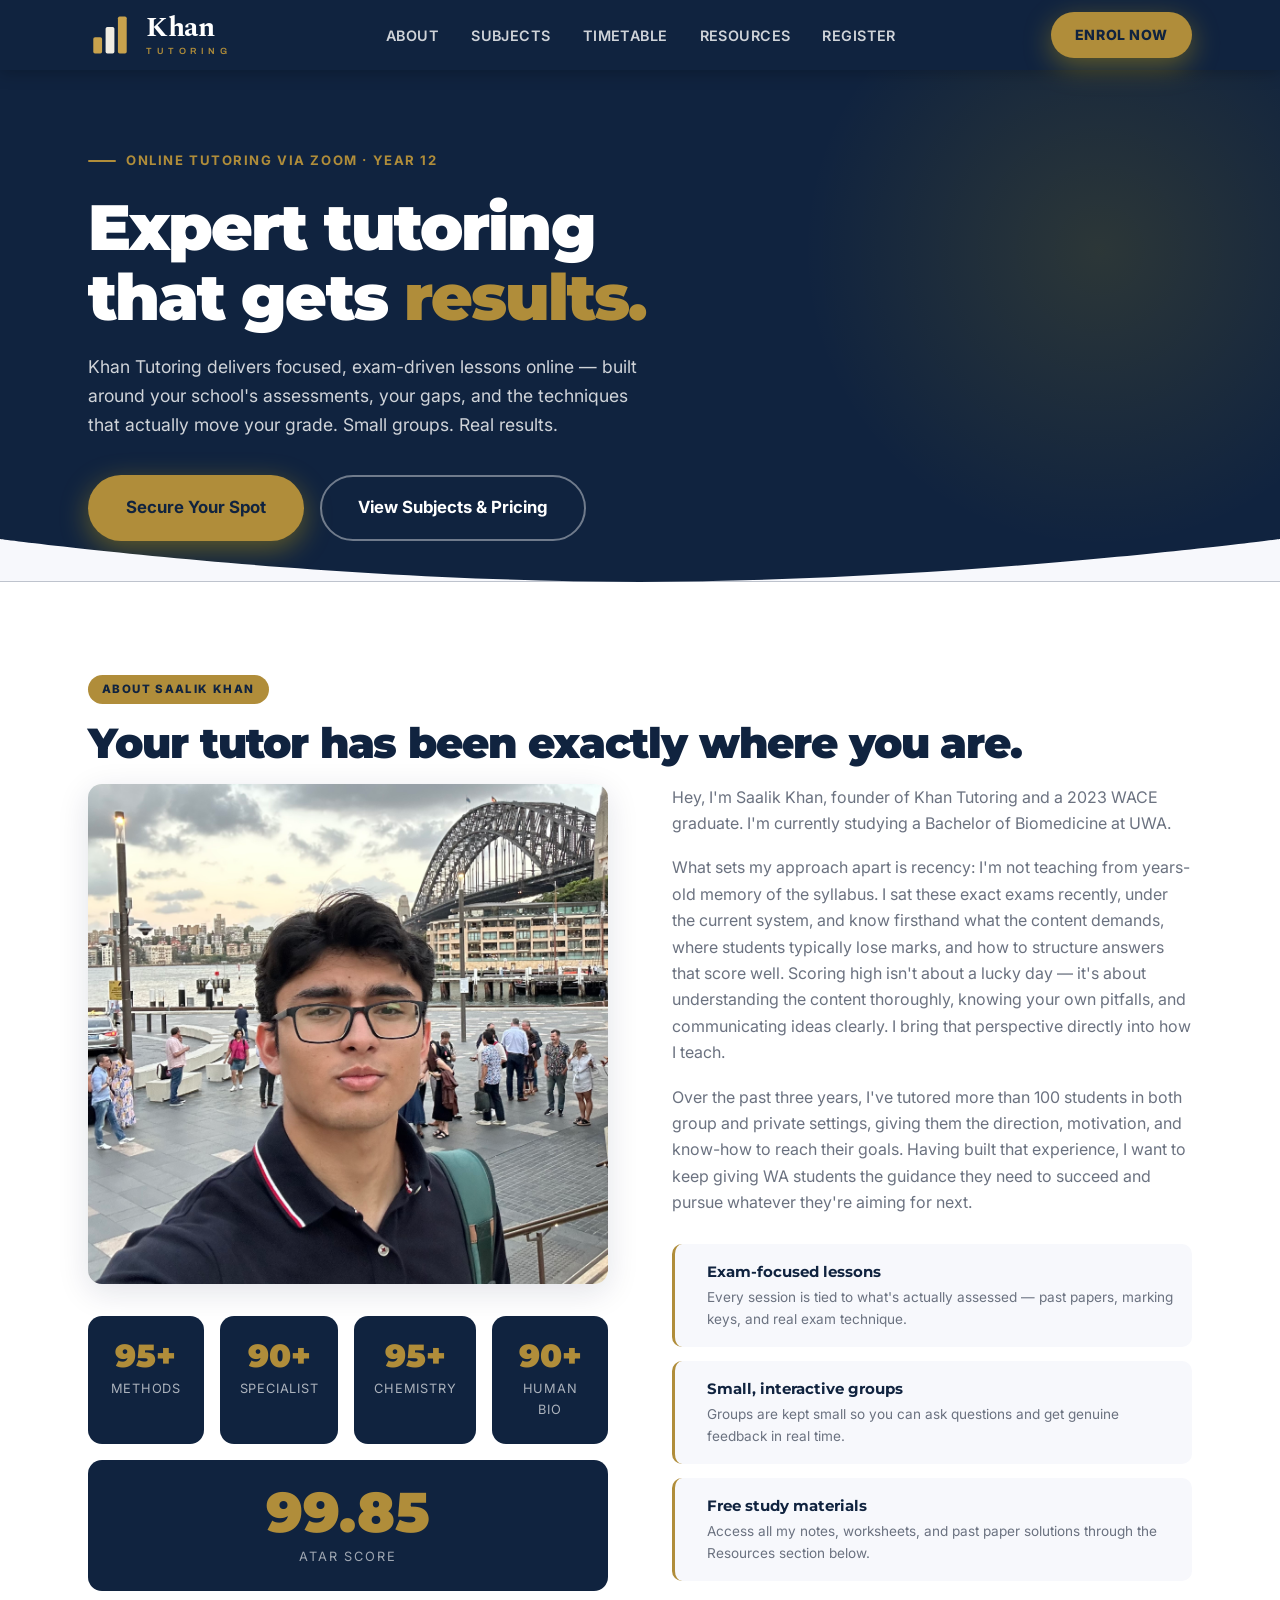
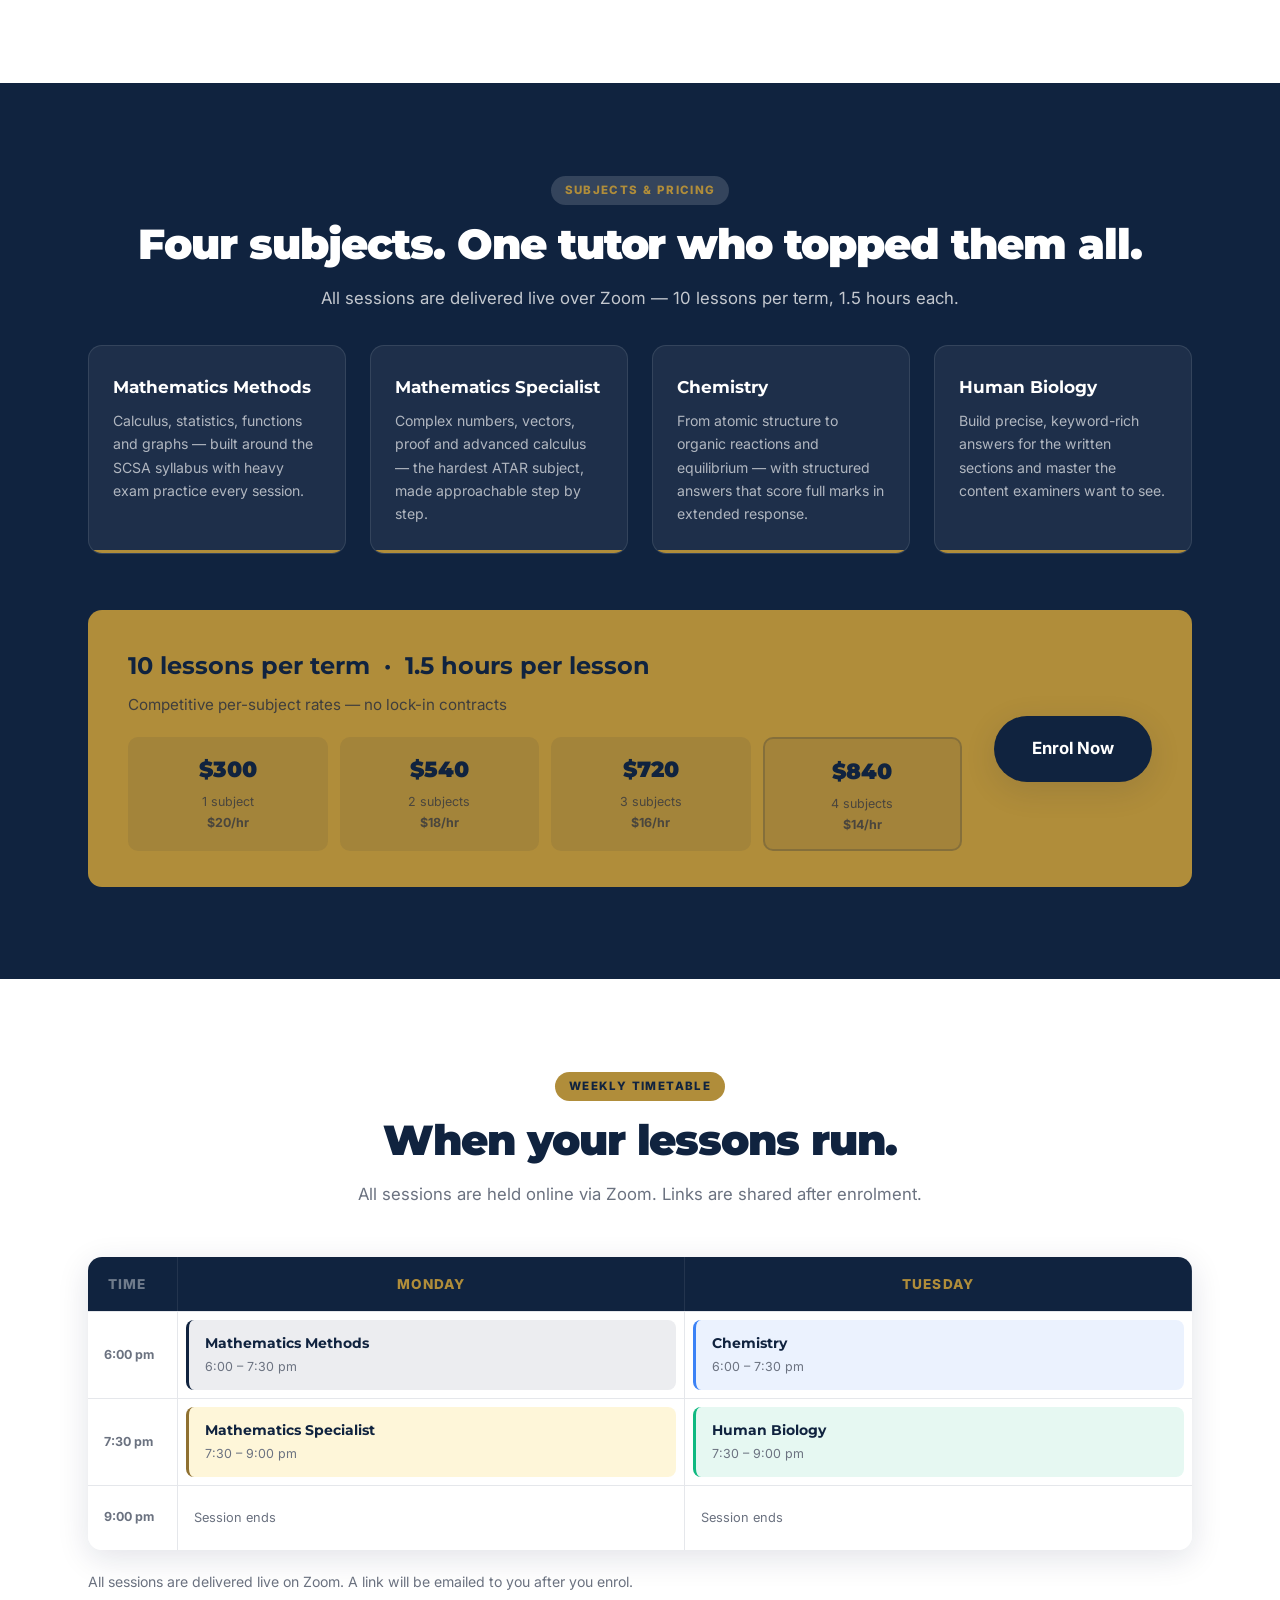
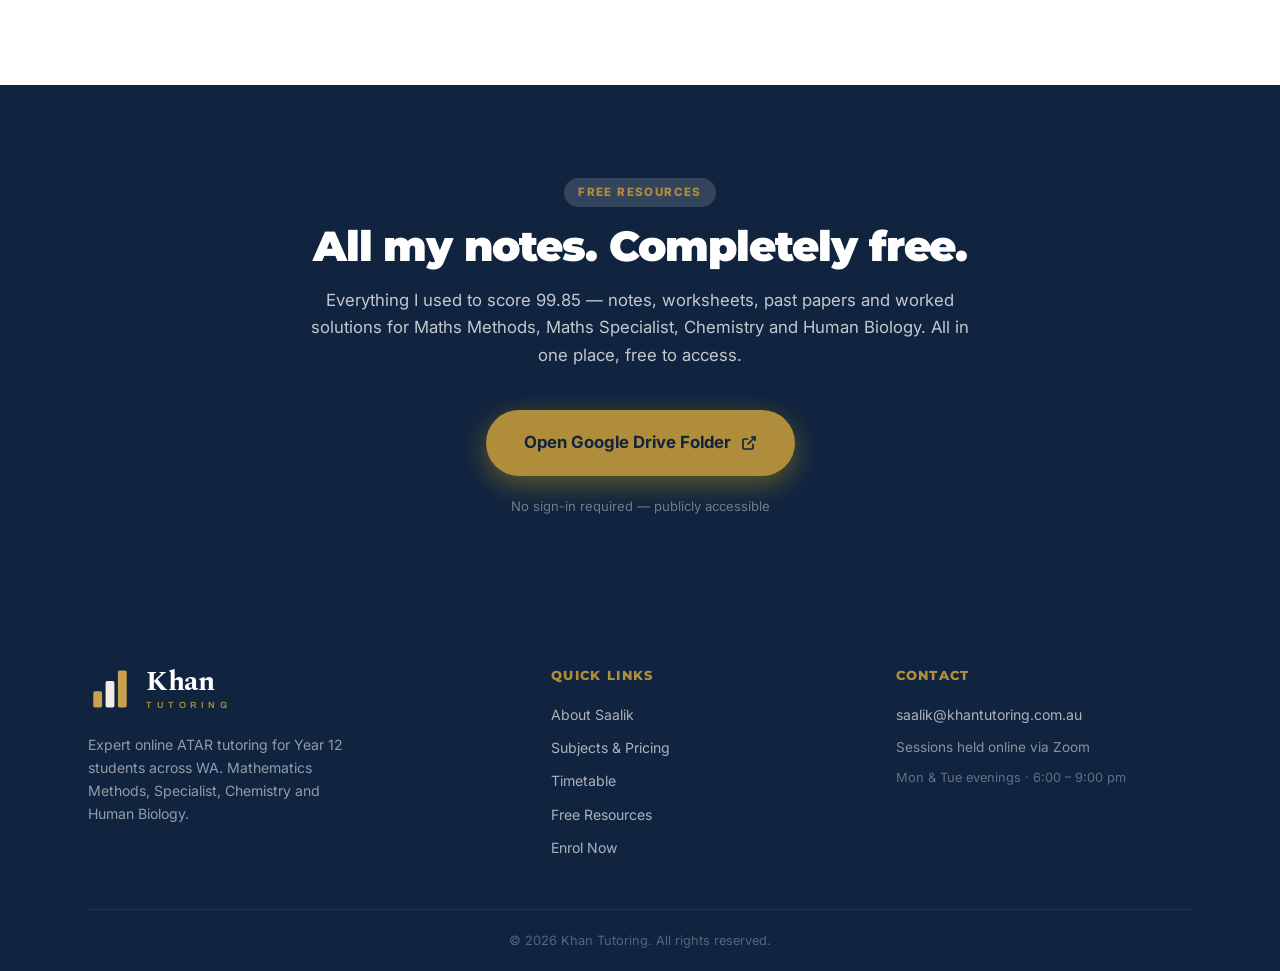
==== index.html @ fba9e3bc "Initial commit — Khan Tutoring website" ====
<!DOCTYPE html>
<html lang="en">
<head>
<meta charset="UTF-8">
<meta name="viewport" content="width=device-width, initial-scale=1.0">
<title>Khan Tutoring | Year 12 Online Tutoring</title>
<meta name="description" content="Year 12 online tutoring in Mathematics Methods, Mathematics Specialist, Chemistry and Human Biology. Small groups. Real results.">
<link rel="icon" href="favicon.svg" type="image/svg+xml">
<link rel="stylesheet" href="styles.css">
<link rel="preconnect" href="https://fonts.googleapis.com">
<link rel="preconnect" href="https://fonts.gstatic.com" crossorigin>
<link href="https://fonts.googleapis.com/css2?family=Montserrat:wght@700;800;900&family=Inter:wght@400;500;600;700&family=Spectral:wght@700&family=Archivo:wght@600&display=swap" rel="stylesheet">
</head>
<body>

<!-- ── NAV ── -->
<nav class="site-nav">
  <div class="container nav-inner">
    <a href="index.html" style="display:inline-flex;align-items:center;gap:14px;text-decoration:none;line-height:1;">
  <img src="favicon-reversed.svg" width="44" height="48" alt="">
  <span>
    <span style="display:block;font-family:'Spectral',serif;font-weight:700;font-size:28px;color:#fff;letter-spacing:-.01em;">Khan</span>
    <span style="display:block;font-family:'Archivo',sans-serif;font-weight:600;font-size:9px;letter-spacing:.5em;color:#B08D3A;text-transform:uppercase;margin-top:5px;">Tutoring</span>
  </span>
</a>
    <ul class="nav-links">
      <li><a href="#about">About</a></li>
      <li><a href="#subjects">Subjects</a></li>
      <li><a href="#timetable">Timetable</a></li>
      <li><a href="#resources">Resources</a></li>
      <li><a href="register.html">Register</a></li>
    </ul>
    <a href="register.html" class="nav-cta">Enrol Now</a>
    <div class="hamburger" id="hamburger" aria-label="Menu">
      <span></span><span></span><span></span>
    </div>
  </div>
  <div class="mobile-menu" id="mobile-menu">
    <a href="#about">About</a>
    <a href="#subjects">Subjects</a>
    <a href="#timetable">Timetable</a>
    <a href="#resources">Resources</a>
    <a href="register.html">Register &amp; Enrol</a>
  </div>
</nav>

<!-- ── HERO ── -->
<section class="hero">
  <div class="container">
    <div class="hero-grid">
      <div class="hero-content">
        <div class="hero-eyebrow"><span>Online Tutoring via Zoom &middot; Year 12</span></div>
        <h1>Expert tutoring that gets <em>results.</em></h1>
        <p class="hero-desc">
          Khan Tutoring delivers focused, exam-driven lessons online — built around
          your school's assessments, your gaps, and the techniques that actually move your grade.
          Small groups. Real results.
        </p>

        <div class="hero-btns">
          <a href="register.html" class="btn btn-gold btn-lg">Secure Your Spot</a>
          <a href="#subjects" class="btn btn-outline btn-lg">View Subjects &amp; Pricing</a>
        </div>
      </div>

    </div>
  </div>

  <svg class="hero-wave" viewBox="0 0 1440 48" fill="none" xmlns="http://www.w3.org/2000/svg" preserveAspectRatio="none">
    <path d="M0 48L1440 48L1440 0C1440 0 1080 48 720 48C360 48 0 0 0 0L0 48Z" fill="#f7f8fc"/>
  </svg>
</section>

<!-- ── ABOUT ── -->
<section class="section section-alt" id="about">
  <div class="container">
    <div class="section-tag">About Saalik Khan</div>
    <h2 class="section-heading">Your tutor has been exactly where you are.</h2>
    <div class="about-grid">
      <div>
        <div class="about-photo-wrap">
          <img src="saalik.jpg" alt="Saalik Khan — Khan Tutoring" class="about-photo-img">
        </div>

        <div class="cred-cards" style="grid-template-columns:repeat(4,1fr);">
          <div class="cred-card">
            <strong class="num">95+</strong>
            <span class="label">Methods</span>
          </div>
          <div class="cred-card">
            <strong class="num">90+</strong>
            <span class="label">Specialist</span>
          </div>
          <div class="cred-card">
            <strong class="num">95+</strong>
            <span class="label">Chemistry</span>
          </div>
          <div class="cred-card">
            <strong class="num">90+</strong>
            <span class="label">Human Bio</span>
          </div>
        </div>

        <div style="background:var(--navy);border-radius:var(--radius);padding:24px;text-align:center;margin-top:16px;">
          <div style="font-family:'Montserrat',sans-serif;font-size:3.5rem;font-weight:900;color:var(--gold);line-height:1;">99.85</div>
          <div style="font-size:.8rem;letter-spacing:.15em;text-transform:uppercase;color:rgba(255,255,255,.6);margin-top:6px;">ATAR Score</div>
        </div>
      </div>

      <div>
        <div class="about-body">
          <p>
            Hey, I'm Saalik Khan, founder of Khan Tutoring and a 2023 WACE graduate. I'm
            currently studying a Bachelor of Biomedicine at UWA.
          </p>
          <p>
            What sets my approach apart is recency: I'm not teaching from years-old memory of
            the syllabus. I sat these exact exams recently, under the current system, and know
            firsthand what the content demands, where students typically lose marks, and how to
            structure answers that score well. Scoring high isn't about a lucky day — it's about
            understanding the content thoroughly, knowing your own pitfalls, and communicating
            ideas clearly. I bring that perspective directly into how I teach.
          </p>
          <p>
            Over the past three years, I've tutored more than 100 students in both group and
            private settings, giving them the direction, motivation, and know-how to reach their
            goals. Having built that experience, I want to keep giving WA students the guidance
            they need to succeed and pursue whatever they're aiming for next.
          </p>
        </div>

        <div class="about-highlights">
          <div class="highlight-row">
            <div class="highlight-icon"></div>
            <div>
              <h4>Exam-focused lessons</h4>
              <p>Every session is tied to what's actually assessed — past papers, marking keys, and real exam technique.</p>
            </div>
          </div>
          <div class="highlight-row">
            <div class="highlight-icon"></div>
            <div>
              <h4>Small, interactive groups</h4>
              <p>Groups are kept small so you can ask questions and get genuine feedback in real time.</p>
            </div>
          </div>
          <div class="highlight-row">
            <div class="highlight-icon"></div>
            <div>
              <h4>Free study materials</h4>
              <p>Access all my notes, worksheets, and past paper solutions through the Resources section below.</p>
            </div>
          </div>
        </div>
      </div>
    </div>
  </div>
</section>

<!-- ── SUBJECTS ── -->
<section class="section section-dark" id="subjects">
  <div class="container">
    <div class="center">
      <div class="section-tag white-tag">Subjects &amp; Pricing</div>
      <h2 class="section-heading" style="color:#fff">Four subjects. One tutor who topped them all.</h2>
      <p class="sub sub-white" style="margin:0 auto 32px">
        All sessions are delivered live over Zoom — 10 lessons per term, 1.5 hours each.
      </p>
    </div>

    <div class="subjects-grid">
      <div class="subject-card">
        <h3>Mathematics Methods</h3>
        <p>Calculus, statistics, functions and graphs — built around the SCSA syllabus with heavy exam practice every session.</p>
      </div>
      <div class="subject-card">
        <h3>Mathematics Specialist</h3>
        <p>Complex numbers, vectors, proof and advanced calculus — the hardest ATAR subject, made approachable step by step.</p>
      </div>
      <div class="subject-card">
        <h3>Chemistry</h3>
        <p>From atomic structure to organic reactions and equilibrium — with structured answers that score full marks in extended response.</p>
      </div>
      <div class="subject-card">
        <h3>Human Biology</h3>
        <p>Build precise, keyword-rich answers for the written sections and master the content examiners want to see.</p>
      </div>
    </div>

    <div class="pricing-band">
      <div style="flex:1;">
        <h3>10 lessons per term &nbsp;·&nbsp; 1.5 hours per lesson</h3>
        <p>Competitive per-subject rates — no lock-in contracts</p>
        <div style="display:grid;grid-template-columns:repeat(4,1fr);gap:12px;margin-top:20px;">
          <div style="background:rgba(15,28,63,.08);border-radius:10px;padding:14px;text-align:center;">
            <div style="font-family:'Montserrat',sans-serif;font-size:1.4rem;font-weight:900;color:var(--navy);">$300</div>
            <div style="font-size:.78rem;color:rgba(15,28,63,.6);margin-top:4px;">1 subject<br><strong>$20/hr</strong></div>
          </div>
          <div style="background:rgba(15,28,63,.08);border-radius:10px;padding:14px;text-align:center;">
            <div style="font-family:'Montserrat',sans-serif;font-size:1.4rem;font-weight:900;color:var(--navy);">$540</div>
            <div style="font-size:.78rem;color:rgba(15,28,63,.6);margin-top:4px;">2 subjects<br><strong>$18/hr</strong></div>
          </div>
          <div style="background:rgba(15,28,63,.08);border-radius:10px;padding:14px;text-align:center;">
            <div style="font-family:'Montserrat',sans-serif;font-size:1.4rem;font-weight:900;color:var(--navy);">$720</div>
            <div style="font-size:.78rem;color:rgba(15,28,63,.6);margin-top:4px;">3 subjects<br><strong>$16/hr</strong></div>
          </div>
          <div style="background:rgba(15,28,63,.08);border-radius:10px;padding:14px;text-align:center;border:2px solid rgba(15,28,63,.2);">
            <div style="font-family:'Montserrat',sans-serif;font-size:1.4rem;font-weight:900;color:var(--navy);">$840</div>
            <div style="font-size:.78rem;color:rgba(15,28,63,.6);margin-top:4px;">4 subjects<br><strong>$14/hr</strong></div>
          </div>
        </div>
      </div>
      <div style="align-self:center;text-align:center;">
        <a href="register.html" class="btn btn-navy btn-lg" style="white-space:nowrap;">Enrol Now</a>
      </div>
    </div>
  </div>
</section>

<!-- ── TIMETABLE ── -->
<section class="section section-alt" id="timetable">
  <div class="container">
    <div class="center">
      <div class="section-tag">Weekly Timetable</div>
      <h2 class="section-heading">When your lessons run.</h2>
      <p class="sub center" style="margin:0 auto">
        All sessions are held online via Zoom. Links are shared after enrolment.
      </p>
    </div>

    <div class="timetable-wrap">
      <div class="tt-header">
        <div>Time</div>
        <div>Monday</div>
        <div>Tuesday</div>
      </div>
      <div class="tt-body">

        <div class="tt-row">
          <div class="tt-time">6:00 pm</div>
          <div class="tt-cell">
            <div class="tt-block methods">
              <h4>Mathematics Methods</h4>
              <p>6:00 – 7:30 pm</p>
            </div>
          </div>
          <div class="tt-cell">
            <div class="tt-block chemistry">
              <h4>Chemistry</h4>
              <p>6:00 – 7:30 pm</p>
            </div>
          </div>
        </div>

        <div class="tt-row">
          <div class="tt-time">7:30 pm</div>
          <div class="tt-cell">
            <div class="tt-block specialist">
              <h4>Mathematics Specialist</h4>
              <p>7:30 – 9:00 pm</p>
            </div>
          </div>
          <div class="tt-cell">
            <div class="tt-block humanbio">
              <h4>Human Biology</h4>
              <p>7:30 – 9:00 pm</p>
            </div>
          </div>
        </div>

        <div class="tt-row" style="min-height:40px;">
          <div class="tt-time">9:00 pm</div>
          <div class="tt-cell" style="align-items:center;padding:12px 16px;">
            <span style="font-size:.8rem;color:var(--gray)">Session ends</span>
          </div>
          <div class="tt-cell" style="align-items:center;padding:12px 16px;">
            <span style="font-size:.8rem;color:var(--gray)">Session ends</span>
          </div>
        </div>

      </div>
    </div>

    <p class="tt-zoom-note">
      All sessions are delivered live on Zoom. A link will be emailed to you after you enrol.
    </p>
  </div>
</section>

<!-- ── RESOURCES ── -->
<section class="section section-dark" id="resources">
  <div class="container" style="text-align:center;">
    <div class="section-tag white-tag">Free Resources</div>
    <h2 class="section-heading" style="color:#fff;">All my notes. Completely free.</h2>
    <p class="sub sub-white" style="margin:0 auto 40px;">
      Everything I used to score 99.85 — notes, worksheets, past papers and worked solutions
      for Maths Methods, Maths Specialist, Chemistry and Human Biology. All in one place, free to access.
    </p>
    <a href="https://drive.google.com/drive/folders/1ZfFqBuUf-S3ovc9ecVZIvuUOlPIHO_Xq?usp=sharing"
       target="_blank" rel="noopener"
       class="btn btn-gold btn-lg"
       style="display:inline-flex;align-items:center;gap:10px;">
      Open Google Drive Folder
      <svg width="16" height="16" viewBox="0 0 24 24" fill="none" stroke="currentColor" stroke-width="2.5"><path d="M18 13v6a2 2 0 0 1-2 2H5a2 2 0 0 1-2-2V8a2 2 0 0 1 2-2h6"/><polyline points="15 3 21 3 21 9"/><line x1="10" y1="14" x2="21" y2="3"/></svg>
    </a>
    <p style="margin-top:20px;font-size:.82rem;color:rgba(255,255,255,.4);">No sign-in required — publicly accessible</p>
  </div>
</section>

<!-- ── FOOTER ── -->
<footer class="site-footer">
  <div class="container">
    <div class="footer-grid">
      <div class="footer-brand">
        <a href="index.html" style="display:inline-flex;align-items:center;gap:14px;text-decoration:none;line-height:1;">
          <img src="favicon-reversed.svg" width="44" height="48" alt="">
          <span>
            <span style="display:block;font-family:'Spectral',serif;font-weight:700;font-size:28px;color:#fff;letter-spacing:-.01em;">Khan</span>
            <span style="display:block;font-family:'Archivo',sans-serif;font-weight:600;font-size:9px;letter-spacing:.5em;color:#B08D3A;text-transform:uppercase;margin-top:5px;">Tutoring</span>
          </span>
        </a>
        <p>Expert online ATAR tutoring for Year 12 students across WA. Mathematics Methods, Specialist, Chemistry and Human Biology.</p>
      </div>
      <div class="footer-col">
        <h4>Quick Links</h4>
        <a href="#about">About Saalik</a>
        <a href="#subjects">Subjects &amp; Pricing</a>
        <a href="#timetable">Timetable</a>
        <a href="#resources">Free Resources</a>
        <a href="register.html">Enrol Now</a>
      </div>
      <div class="footer-col">
        <h4>Contact</h4>
        <p><a href="mailto:saalik@khantutoring.com.au">saalik@khantutoring.com.au</a></p>
        <p style="margin-top:8px;font-size:.85rem;color:rgba(255,255,255,.5)">Sessions held online via Zoom</p>
        <p style="margin-top:4px;font-size:.8rem;color:rgba(255,255,255,.35)">
          Mon &amp; Tue evenings &middot; 6:00 – 9:00 pm
        </p>
      </div>
    </div>
  </div>
  <p class="footer-bottom">&copy; <span id="year"></span> Khan Tutoring. All rights reserved.</p>
</footer>

<script src="script.js"></script>
</body>
</html>
---- styles.css ----
:root {
  --navy:        #10233F;
  --navy-mid:    #1a3460;
  --navy-light:  #234480;
  --gold:        #B08D3A;
  --gold-dark:   #8f7030;
  --gold-pale:   #f7f0de;
  --white:       #ffffff;
  --off-white:   #f7f8fc;
  --gray:        #6b7280;
  --gray-light:  #e5e7eb;
  --radius:      14px;
  --max:         1160px;
  --shadow:      0 8px 32px rgba(15,28,63,.12);
  --shadow-gold: 0 8px 28px rgba(245,196,0,.35);
}

* { margin: 0; padding: 0; box-sizing: border-box; }
html { scroll-behavior: smooth; }

body {
  font-family: 'Inter', system-ui, sans-serif;
  background: var(--off-white);
  color: var(--navy);
  line-height: 1.65;
}

h1,h2,h3,h4,.logo-text { font-family: 'Montserrat', system-ui, sans-serif; }

a { color: inherit; text-decoration: none; }

.container {
  max-width: var(--max);
  margin: 0 auto;
  padding: 0 28px;
}

/* ─── NAV ───────────────────────────────────── */
.site-nav {
  position: sticky; top: 0; z-index: 200;
  background: var(--navy);
  box-shadow: 0 2px 16px rgba(0,0,0,.25);
}

.nav-inner {
  display: flex; align-items: center;
  justify-content: space-between;
  height: 70px;
}

.logo-text {
  font-size: 1.45rem; font-weight: 900;
  letter-spacing: -.02em; color: var(--white);
}
.logo-text span { color: var(--gold); }

.nav-links {
  display: flex; gap: 32px; list-style: none;
}
.nav-links a {
  color: rgba(255,255,255,.8); font-weight: 600;
  font-size: .9rem; letter-spacing: .03em;
  text-transform: uppercase; transition: color .2s;
}
.nav-links a:hover, .nav-links a.active { color: var(--gold); }

.nav-cta {
  background: var(--gold); color: var(--navy);
  font-weight: 800; font-size: .88rem;
  padding: 11px 24px; border-radius: 999px;
  letter-spacing: .04em; text-transform: uppercase;
  transition: transform .15s, box-shadow .15s;
  box-shadow: var(--shadow-gold);
}
.nav-cta:hover { transform: translateY(-2px); box-shadow: 0 12px 28px rgba(245,196,0,.45); }

/* Hamburger */
.hamburger { display: none; flex-direction: column; gap: 5px; cursor: pointer; padding: 4px; }
.hamburger span { display: block; width: 24px; height: 2px; background: #fff; border-radius: 2px; transition: .3s; }

/* ─── BUTTONS ────────────────────────────────── */
.btn {
  display: inline-block; border-radius: 999px;
  font-weight: 700; font-size: .95rem;
  padding: 14px 30px; transition: transform .15s, box-shadow .15s;
  border: 2px solid transparent; cursor: pointer; font-family: inherit;
}
.btn-gold {
  background: var(--gold); color: var(--navy);
  box-shadow: var(--shadow-gold);
}
.btn-gold:hover { transform: translateY(-2px); box-shadow: 0 12px 28px rgba(245,196,0,.45); }
.btn-outline {
  border-color: rgba(255,255,255,.4); color: #fff;
}
.btn-outline:hover { border-color: var(--gold); color: var(--gold); }
.btn-lg { padding: 17px 36px; font-size: 1.05rem; }
.btn-block { width: 100%; text-align: center; display: block; }
.btn-navy {
  background: var(--navy); color: var(--white);
  box-shadow: var(--shadow);
}
.btn-navy:hover { transform: translateY(-2px); }

/* ─── SECTION SHELLS ─────────────────────────── */
.section { padding: 92px 0; }
.section-dark { background: var(--navy); color: #fff; }
.section-navy-mid { background: var(--navy-mid); color: #fff; }
.section-alt { background: var(--white); }

.section-tag {
  display: inline-block;
  background: var(--gold); color: var(--navy);
  font-weight: 800; font-size: .72rem;
  letter-spacing: .12em; text-transform: uppercase;
  padding: 5px 14px; border-radius: 999px;
  margin-bottom: 16px;
}
.section-tag.white-tag {
  background: rgba(255,255,255,.15);
  color: var(--gold);
}

.section-heading {
  font-size: clamp(1.8rem, 3.5vw, 2.6rem);
  font-weight: 900; letter-spacing: -.025em;
  line-height: 1.15; margin-bottom: 16px;
}

.sub {
  color: var(--gray); font-size: 1.05rem;
  max-width: 660px;
}
.sub-white { color: rgba(255,255,255,.75); }

.center { text-align: center; }
.center .sub { margin: 0 auto; }

/* ─── HERO ───────────────────────────────────── */
.hero {
  background: var(--navy);
  overflow: hidden; position: relative;
  padding: 80px 0 0;
}

.hero::before {
  content: '';
  position: absolute; top: -120px; right: -120px;
  width: 600px; height: 600px;
  background: radial-gradient(circle, rgba(245,196,0,.12) 0%, transparent 70%);
  pointer-events: none;
}

.hero-grid {
  display: grid;
  grid-template-columns: 1fr 420px;
  gap: 64px; align-items: center;
}

.hero-eyebrow {
  display: flex; align-items: center; gap: 10px;
  margin-bottom: 20px;
}
.hero-eyebrow span {
  font-weight: 700; font-size: .82rem;
  letter-spacing: .12em; text-transform: uppercase;
  color: var(--gold);
}
.hero-eyebrow::before {
  content: ''; display: block; width: 28px; height: 2px;
  background: var(--gold); border-radius: 2px;
}

.hero h1 {
  font-size: clamp(2.4rem, 5vw, 4rem);
  font-weight: 900; color: #fff;
  letter-spacing: -.03em; line-height: 1.1;
  margin-bottom: 20px;
}
.hero h1 em { font-style: normal; color: var(--gold); }

.hero-desc {
  color: rgba(255,255,255,.8); font-size: 1.1rem;
  margin-bottom: 36px; max-width: 560px;
}

.hero-creds {
  display: flex; gap: 20px; flex-wrap: wrap;
  margin-bottom: 40px;
}
.cred-pill {
  background: rgba(255,255,255,.08);
  border: 1px solid rgba(255,255,255,.14);
  border-radius: 8px; padding: 10px 18px;
  color: #fff;
}
.cred-pill strong {
  display: block; font-size: 1.25rem;
  font-weight: 900; color: var(--gold);
  font-family: 'Montserrat', sans-serif;
  line-height: 1;
}
.cred-pill span { font-size: .78rem; color: rgba(255,255,255,.65); }

.hero-btns { display: flex; gap: 16px; flex-wrap: wrap; }

/* Photo card */
.hero-photo-wrap {
  align-self: flex-end;
}
.hero-photo-card {
  background: var(--gold);
  border-radius: 24px 24px 0 0;
  overflow: hidden; position: relative;
  min-height: 480px;
  display: flex; align-items: flex-end;
}
.hero-photo-card img {
  width: 100%; height: 100%;
  object-fit: cover; object-position: top center;
  display: block;
}
.hero-photo-fallback {
  width: 100%; min-height: 480px;
  display: flex; flex-direction: column;
  align-items: center; justify-content: center;
  background: linear-gradient(160deg, var(--navy-mid), var(--navy-light));
  color: var(--gold); padding: 40px;
}
.hero-photo-fallback .big-atar {
  font-family: 'Montserrat', sans-serif;
  font-size: 4.5rem; font-weight: 900; line-height: 1;
}
.hero-photo-fallback p { color: rgba(255,255,255,.7); margin-top: 8px; font-size: .9rem; }
.hero-photo-fallback small { color: rgba(255,255,255,.45); font-size:.75rem; margin-top:12px; }

.hero-wave {
  display: block; width: 100%;
  margin-top: -2px;
}

/* ─── ABOUT ──────────────────────────────────── */
.about-grid {
  display: grid;
  grid-template-columns: 1fr 1fr;
  gap: 64px; align-items: start;
}
.about-body p {
  color: var(--gray); margin-bottom: 18px;
  font-size: 1rem;
}
.about-body p:last-child { margin-bottom: 0; }

.cred-cards {
  display: grid; grid-template-columns: 1fr 1fr;
  gap: 16px; margin-top: 32px;
}
.cred-card {
  background: var(--navy);
  border-radius: var(--radius);
  padding: 24px 20px;
  text-align: center; color: #fff;
}
.cred-card .num {
  font-family: 'Montserrat', sans-serif;
  font-size: 2rem; font-weight: 900;
  color: var(--gold); line-height: 1;
  display: block;
}
.cred-card .label {
  font-size: .8rem; color: rgba(255,255,255,.65);
  margin-top: 6px; display: block;
  text-transform: uppercase; letter-spacing: .06em;
}

.about-photo-wrap {
  margin-bottom: 24px;
  border-radius: var(--radius);
  overflow: hidden;
  box-shadow: var(--shadow);
}
.about-photo-img {
  width: 100%;
  display: block;
  object-fit: cover;
  object-position: center 65%;
  max-height: 500px;
}

.about-highlights {
  margin-top: 28px; display: flex; flex-direction: column; gap: 14px;
}
.highlight-row {
  display: flex; align-items: flex-start; gap: 14px;
  padding: 16px 18px;
  background: var(--off-white);
  border-radius: 10px;
  border-left: 3px solid var(--gold);
}
.highlight-icon {
  font-size: 1.4rem; flex-shrink: 0; line-height: 1;
}
.highlight-row h4 { font-size: .92rem; margin-bottom: 2px; }
.highlight-row p { font-size: .85rem; color: var(--gray); }

/* ─── SUBJECTS ───────────────────────────────── */
.year-badge {
  display: inline-flex; gap: 10px;
  background: rgba(255,255,255,.08);
  border: 1px solid rgba(255,255,255,.15);
  border-radius: 999px; padding: 6px 20px;
  margin-bottom: 40px;
}
.year-badge span {
  font-weight: 700; font-size: .85rem;
  color: rgba(255,255,255,.7); letter-spacing: .06em;
}
.year-badge span.active { color: var(--gold); }

.subjects-grid {
  display: grid;
  grid-template-columns: repeat(auto-fit, minmax(240px,1fr));
  gap: 24px;
}

.subject-card {
  background: rgba(255,255,255,.06);
  border: 1px solid rgba(255,255,255,.1);
  border-radius: var(--radius);
  padding: 28px 24px;
  transition: transform .2s, background .2s;
  position: relative; overflow: hidden;
}
.subject-card::after {
  content: ''; position: absolute;
  bottom: 0; left: 0; right: 0; height: 3px;
  background: var(--gold);
}
.subject-card:hover {
  transform: translateY(-4px);
  background: rgba(255,255,255,.1);
}

.subject-icon { font-size: 2rem; margin-bottom: 14px; }
.subject-card h3 {
  font-size: 1.05rem; color: #fff;
  margin-bottom: 8px;
}
.subject-card .years {
  font-size: .78rem; color: var(--gold);
  font-weight: 700; letter-spacing: .08em;
  text-transform: uppercase; margin-bottom: 12px;
}
.subject-card p { font-size: .88rem; color: rgba(255,255,255,.65); }

.pricing-band {
  margin-top: 56px;
  background: var(--gold);
  border-radius: var(--radius);
  padding: 36px 40px;
  display: flex; align-items: center;
  justify-content: space-between;
  gap: 32px; flex-wrap: wrap;
}
.pricing-band h3 {
  font-size: 1.5rem; color: var(--navy);
  margin-bottom: 6px;
}
.pricing-band p { color: rgba(15,28,63,.7); font-size: .95rem; }
.pricing-band .price-big {
  font-family: 'Montserrat', sans-serif;
  font-size: 3rem; font-weight: 900;
  color: var(--navy); white-space: nowrap;
  line-height: 1;
}
.pricing-band .price-big small {
  font-size: 1rem; font-weight: 600; opacity: .7;
}

/* ─── TIMETABLE ──────────────────────────────── */
.timetable-wrap {
  margin-top: 48px;
  border-radius: var(--radius);
  overflow: hidden;
  box-shadow: var(--shadow);
}

.tt-header {
  display: grid;
  grid-template-columns: 90px 1fr 1fr;
  background: var(--navy);
}
.tt-header > div {
  padding: 16px 20px;
  font-weight: 800; font-size: .85rem;
  text-transform: uppercase; letter-spacing: .08em;
  color: var(--gold); text-align: center;
  border-right: 1px solid rgba(255,255,255,.08);
}
.tt-header > div:first-child { text-align: left; color: rgba(255,255,255,.4); }

.tt-body { background: var(--white); }

.tt-row {
  display: grid;
  grid-template-columns: 90px 1fr 1fr;
  border-top: 1px solid var(--gray-light);
}

.tt-time {
  padding: 0 16px;
  font-size: .78rem; font-weight: 700;
  color: var(--gray);
  display: flex; align-items: center;
  border-right: 1px solid var(--gray-light);
}

.tt-cell {
  padding: 8px;
  border-right: 1px solid var(--gray-light);
  display: flex; align-items: stretch;
  min-height: 64px;
}
.tt-cell:last-child { border-right: none; }

.tt-block {
  border-radius: 8px;
  padding: 12px 16px;
  flex: 1;
  display: flex; flex-direction: column;
  justify-content: center;
}
.tt-block.methods {
  background: rgba(15,28,63,.08);
  border-left: 3px solid var(--navy);
}
.tt-block.specialist {
  background: rgba(245,196,0,.15);
  border-left: 3px solid var(--gold-dark);
}
.tt-block.chemistry {
  background: rgba(59,130,246,.1);
  border-left: 3px solid #3b82f6;
}
.tt-block.humanbio {
  background: rgba(16,185,129,.1);
  border-left: 3px solid #10b981;
}
.tt-block h4 { font-size: .88rem; margin-bottom: 2px; }
.tt-block p { font-size: .78rem; color: var(--gray); }

.tt-zoom-note {
  margin-top: 20px;
  display: flex; align-items: center; gap: 10px;
  color: var(--gray); font-size: .88rem;
}
.tt-zoom-note span { font-size: 1.2rem; }

/* ─── RESOURCES ──────────────────────────────── */
.resources-grid {
  display: grid;
  grid-template-columns: repeat(auto-fit, minmax(240px,1fr));
  gap: 24px; margin-top: 48px;
}

.resource-card {
  background: var(--white);
  border: 1px solid var(--gray-light);
  border-radius: var(--radius);
  padding: 28px 24px;
  display: flex; flex-direction: column;
  gap: 14px; transition: transform .2s, box-shadow .2s;
}
.resource-card:hover {
  transform: translateY(-4px);
  box-shadow: var(--shadow);
}
.resource-icon { font-size: 2rem; }
.resource-card h3 { font-size: 1rem; }
.resource-card p { font-size: .88rem; color: var(--gray); flex: 1; }
.resource-link {
  display: inline-flex; align-items: center; gap: 8px;
  background: var(--navy); color: var(--white);
  font-weight: 700; font-size: .83rem;
  padding: 10px 18px; border-radius: 999px;
  letter-spacing: .04em; text-transform: uppercase;
  transition: background .2s;
}
.resource-link:hover { background: var(--navy-mid); }
.resource-link svg { flex-shrink: 0; }

/* ─── REGISTRATION PAGE ──────────────────────── */
.register-hero {
  background: var(--navy);
  padding: 72px 0 60px;
  text-align: center;
}
.register-hero h1 { color: #fff; font-size: clamp(1.8rem,4vw,2.8rem); margin-bottom: 14px; }
.register-hero p { color: rgba(255,255,255,.75); max-width: 540px; margin: 0 auto; }

.register-body {
  display: grid;
  grid-template-columns: 1fr 1.1fr;
  gap: 64px; align-items: start;
  padding: 72px 0;
}

.reg-info h2 { font-size: 1.5rem; margin-bottom: 14px; }
.reg-info p { color: var(--gray); margin-bottom: 14px; font-size: .96rem; }

.reg-details {
  margin-top: 28px; display: flex; flex-direction: column; gap: 12px;
}
.reg-detail {
  display: flex; align-items: center; gap: 12px;
  font-size: .92rem;
}
.reg-detail span:first-child {
  font-size: 1.2rem; flex-shrink: 0; width: 28px; text-align: center;
}

.reg-subjects-check {
  margin-top: 24px;
  background: var(--gold-pale);
  border: 1px solid rgba(245,196,0,.4);
  border-radius: var(--radius);
  padding: 20px;
}
.reg-subjects-check h4 { font-size: .92rem; margin-bottom: 14px; }

.form-card {
  background: var(--white);
  border-radius: var(--radius);
  box-shadow: var(--shadow);
  padding: 36px;
  display: flex; flex-direction: column; gap: 20px;
}

.form-group label {
  display: block; font-weight: 700;
  font-size: .85rem; margin-bottom: 7px;
  letter-spacing: .02em;
}
.form-group input,
.form-group select,
.form-group textarea {
  width: 100%; padding: 13px 16px;
  border: 1.5px solid var(--gray-light);
  border-radius: 10px; font-family: inherit;
  font-size: .95rem; background: var(--off-white);
  transition: border-color .2s;
}
.form-group input:focus,
.form-group select:focus,
.form-group textarea:focus {
  outline: none; border-color: var(--gold);
  background: var(--white);
}
.form-group textarea { resize: vertical; }

.form-row-2 {
  display: grid; grid-template-columns: 1fr 1fr; gap: 16px;
}

.checkbox-list {
  display: flex; flex-direction: column; gap: 10px;
}
.check-label {
  display: flex; align-items: center; gap: 12px;
  padding: 12px 16px;
  border: 1.5px solid var(--gray-light);
  border-radius: 10px; cursor: pointer;
  font-size: .92rem; font-weight: 500;
  transition: border-color .2s, background .2s;
}
.check-label input { width: 16px; height: 16px; accent-color: var(--gold-dark); }
.check-label:has(input:checked) {
  border-color: var(--gold-dark);
  background: var(--gold-pale);
}

.form-note {
  font-size: .82rem; color: var(--gray);
  text-align: center; line-height: 1.6;
}

/* ─── FOOTER ─────────────────────────────────── */
.site-footer {
  background: var(--navy);
  color: rgba(255,255,255,.75);
  padding: 56px 0 0;
}
.footer-grid {
  display: grid;
  grid-template-columns: 1.4fr 1fr 1fr;
  gap: 48px; padding-bottom: 40px;
  border-bottom: 1px solid rgba(255,255,255,.08);
}
.footer-brand p {
  margin-top: 12px; font-size: .88rem;
  color: rgba(255,255,255,.55); max-width: 280px;
}
.footer-col h4 {
  font-size: .82rem; font-weight: 800;
  letter-spacing: .1em; text-transform: uppercase;
  color: var(--gold); margin-bottom: 16px;
}
.footer-col a {
  display: block; margin-bottom: 10px;
  font-size: .88rem; color: rgba(255,255,255,.65);
  transition: color .2s;
}
.footer-col a:hover { color: var(--gold); }
.footer-col p { font-size: .88rem; margin-bottom: 8px; }
.footer-bottom {
  text-align: center; padding: 20px 0;
  font-size: .8rem; color: rgba(255,255,255,.3);
}

/* ─── MOBILE NAV ─────────────────────────────── */
.mobile-menu {
  display: none;
  flex-direction: column;
  background: var(--navy-mid);
  padding: 16px 28px 24px;
}
.mobile-menu a {
  color: rgba(255,255,255,.85);
  padding: 12px 0;
  border-bottom: 1px solid rgba(255,255,255,.07);
  font-weight: 600; font-size: .95rem;
}
.mobile-menu a:last-child { border: none; }
.mobile-menu.open { display: flex; }

/* ─── RESPONSIVE ─────────────────────────────── */
@media (max-width: 960px) {
  .hero-grid { grid-template-columns: 1fr; padding-bottom: 0; }
  .hero-photo-wrap { display: none; }
  .about-grid { grid-template-columns: 1fr; gap: 40px; }
  .register-body { grid-template-columns: 1fr; gap: 40px; }
  .footer-grid { grid-template-columns: 1fr 1fr; }
  .nav-links { display: none; }
  .hamburger { display: flex; }
  .nav-cta { display: none; }
}

@media (max-width: 600px) {
  .section { padding: 64px 0; }
  .tt-header, .tt-row { grid-template-columns: 72px 1fr 1fr; }
  .footer-grid { grid-template-columns: 1fr; }
  .form-row-2 { grid-template-columns: 1fr; }
  .cred-cards { grid-template-columns: 1fr 1fr; }
  .hero h1 { font-size: 2.2rem; }
  .pricing-band { flex-direction: column; text-align: center; }
}
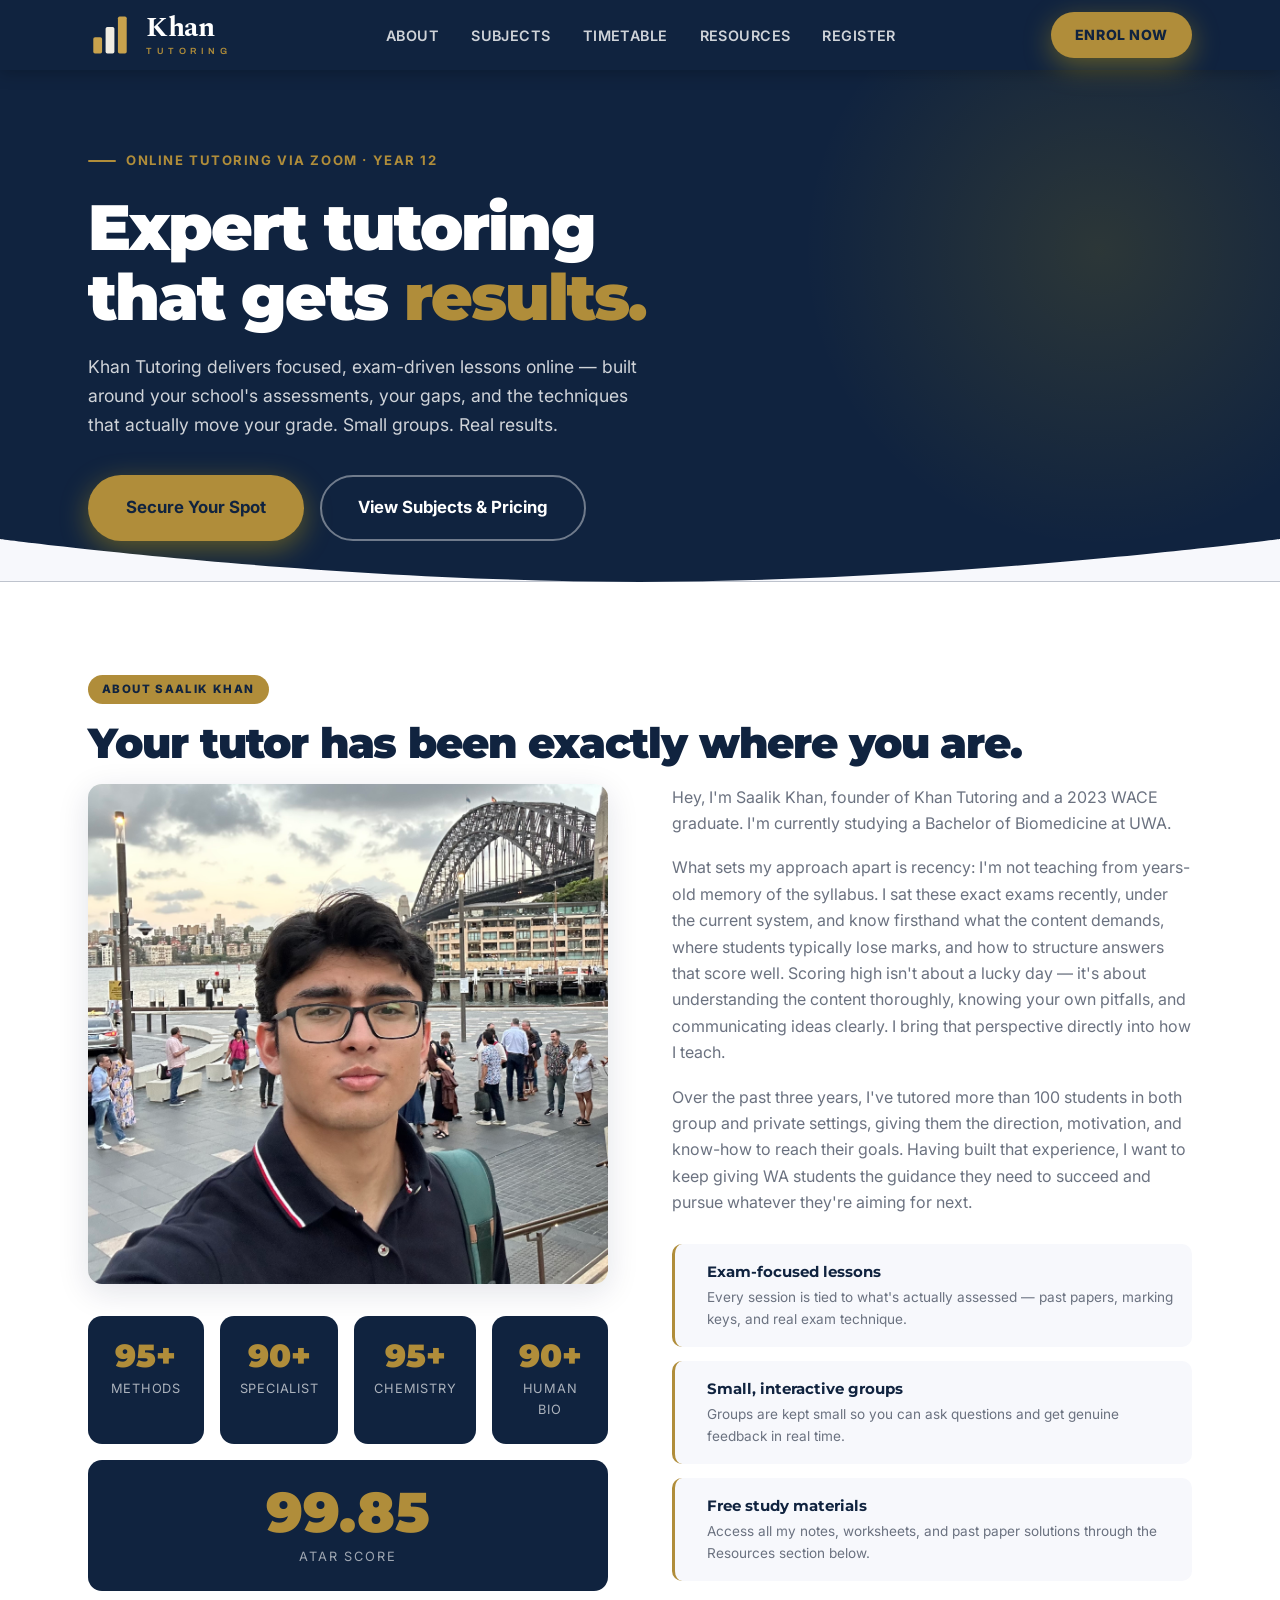
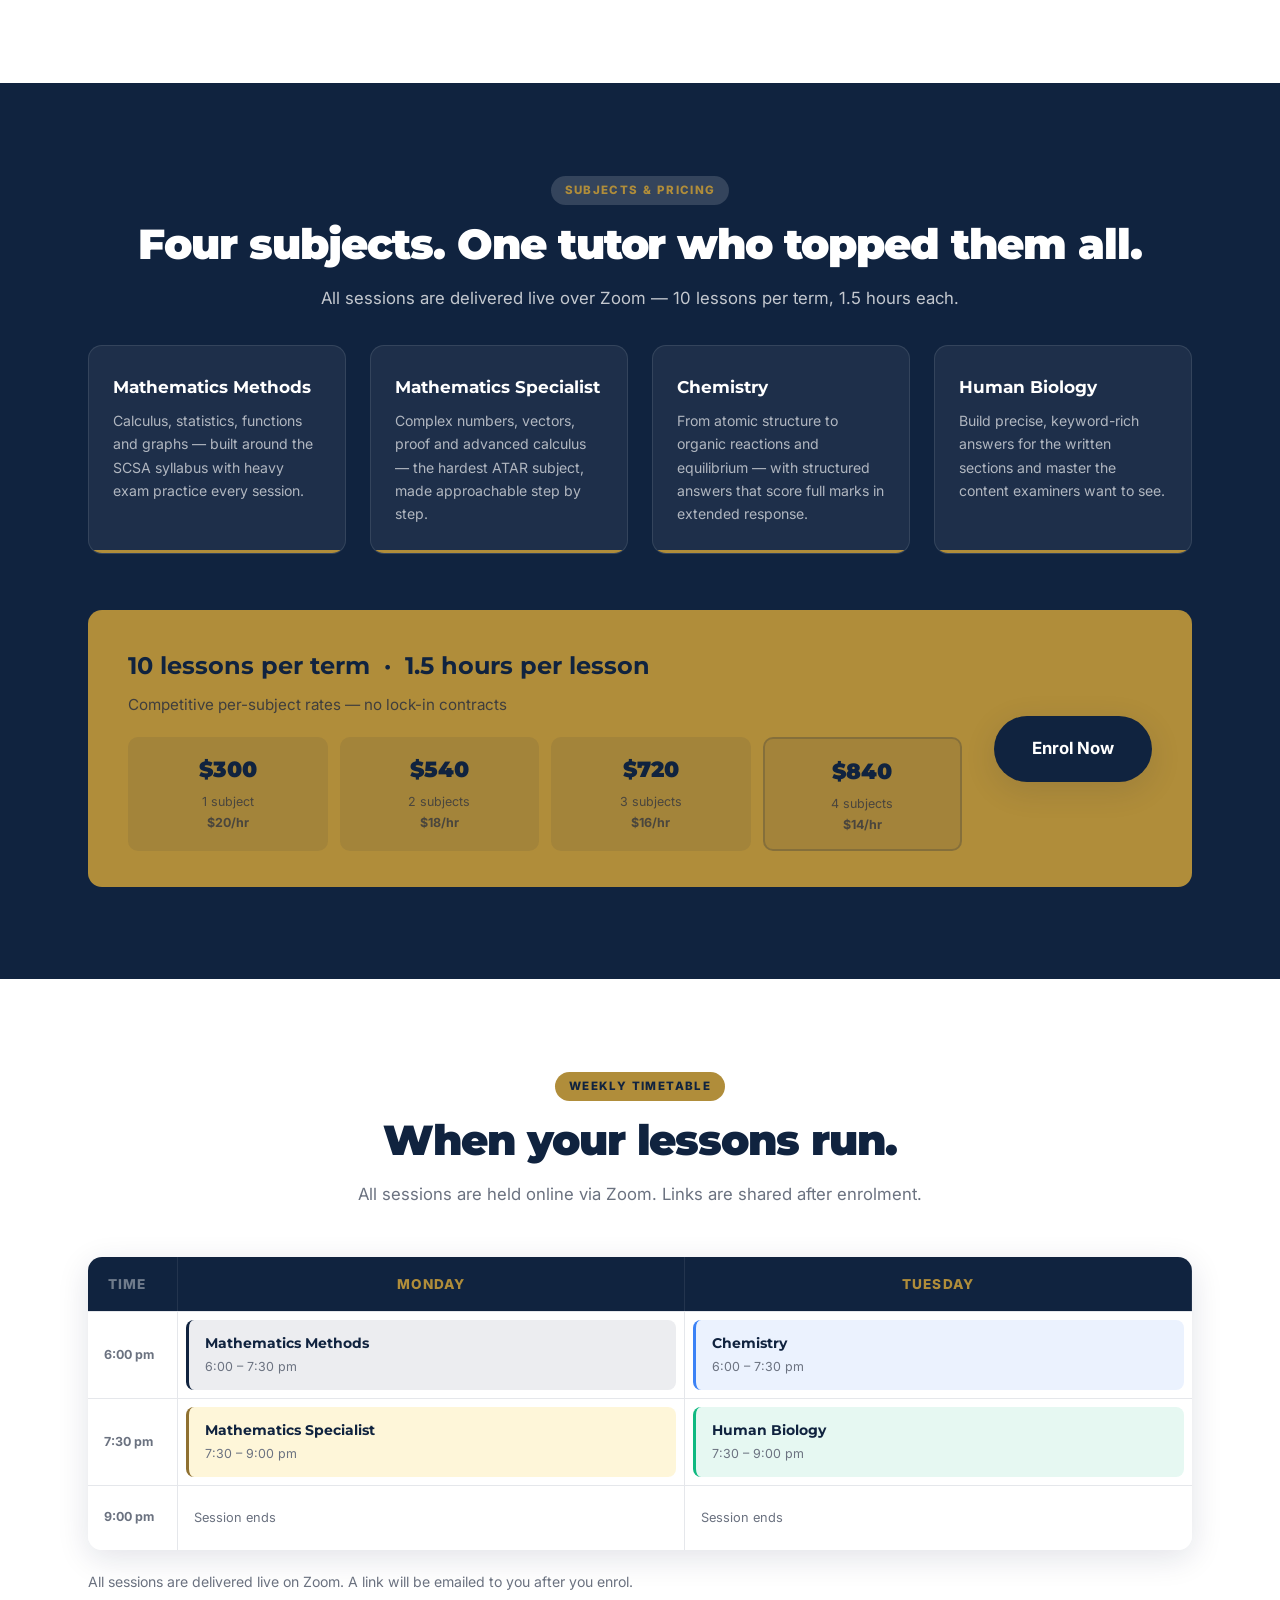
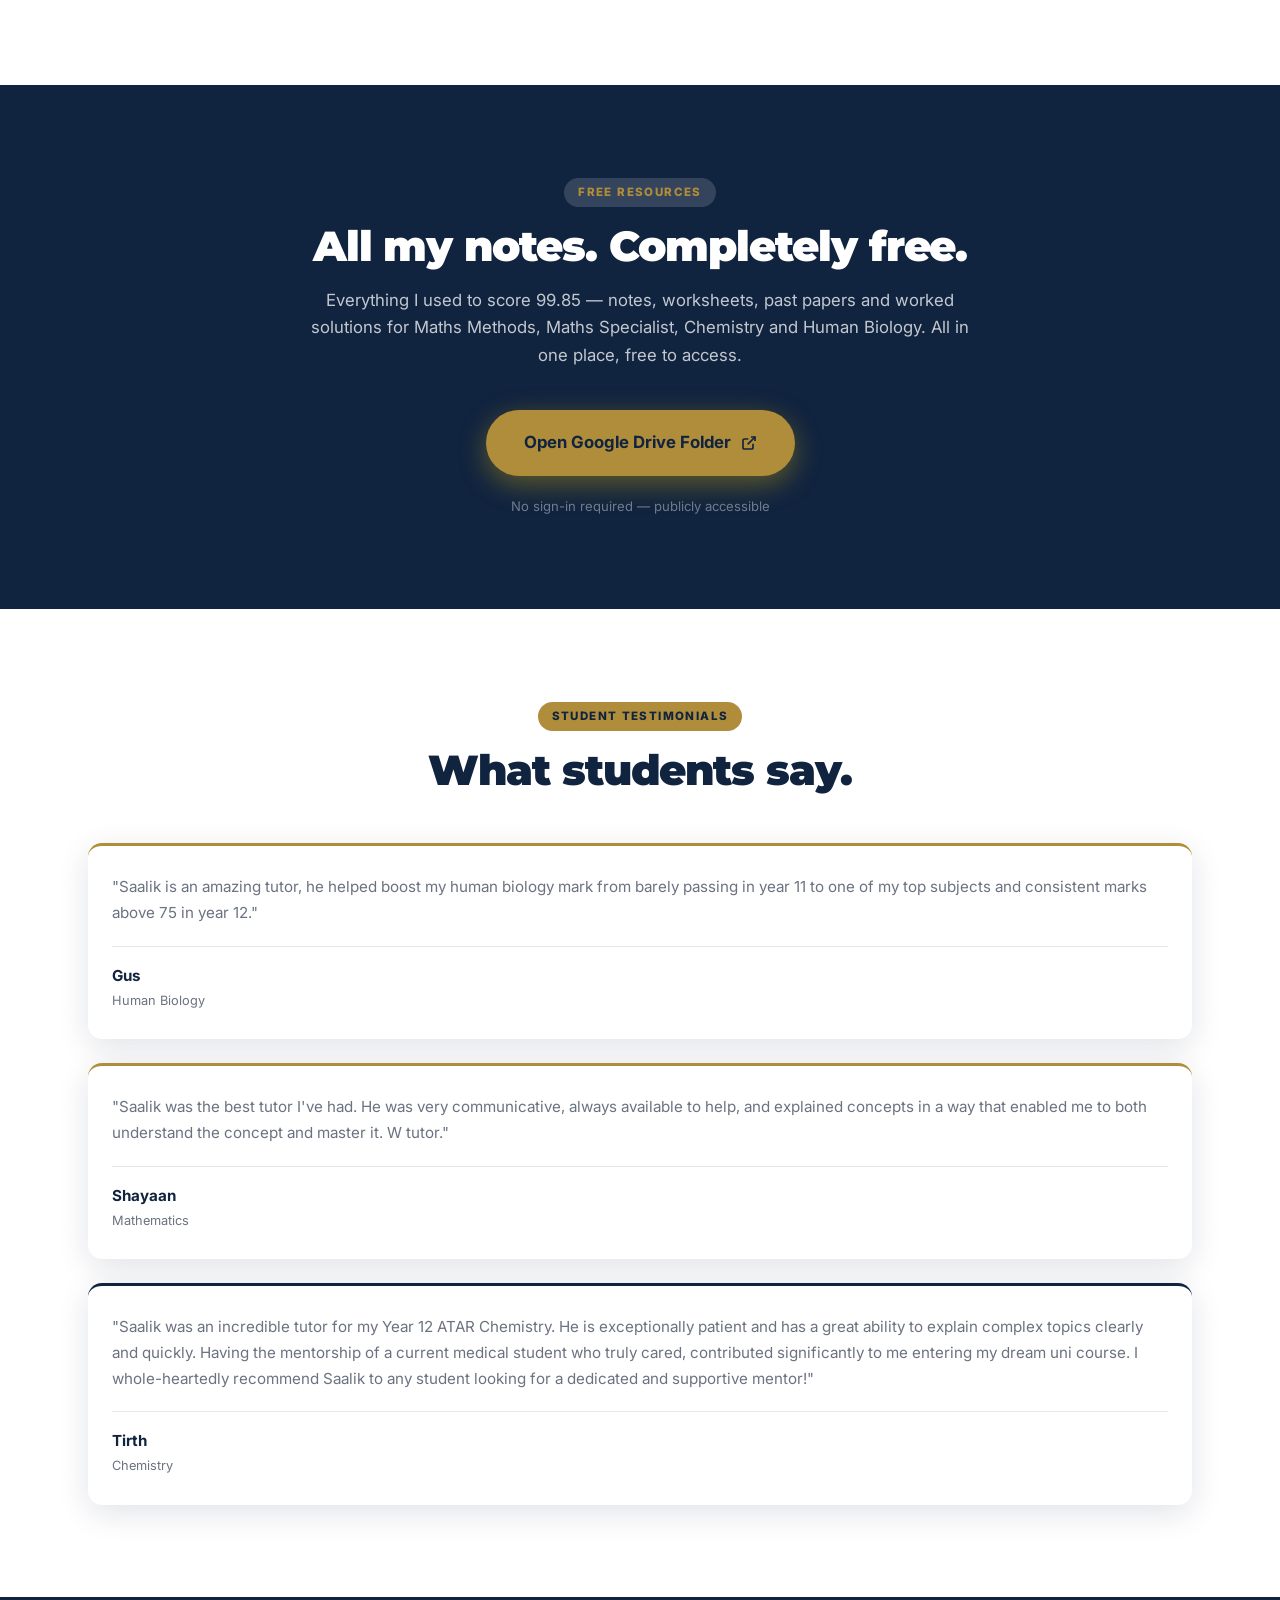
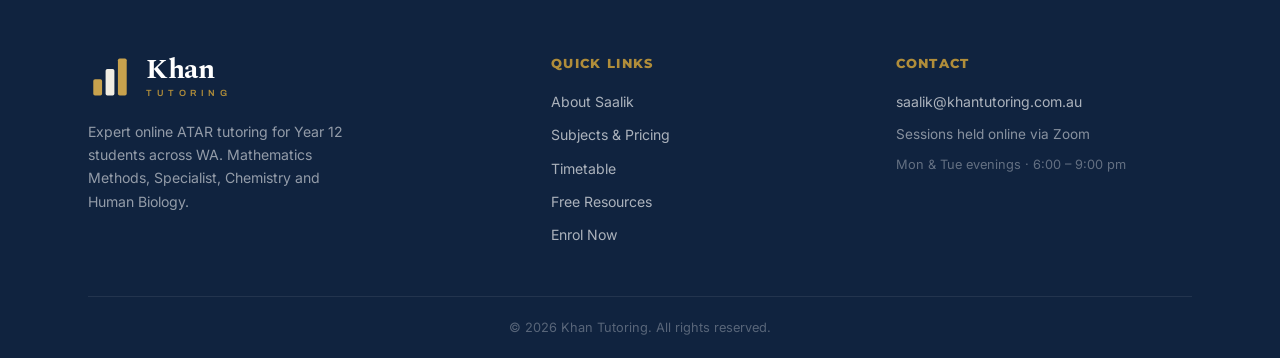
==== commit a8953c29: "Add student testimonials section" ====
--- a/index.html
+++ b/index.html
@@ -82,7 +82,7 @@
           <img src="saalik.jpg" alt="Saalik Khan — Khan Tutoring" class="about-photo-img">
         </div>
 
-        <div class="cred-cards" style="grid-template-columns:repeat(4,1fr);">
+        <div class="cred-cards">
           <div class="cred-card">
             <strong class="num">95+</strong>
             <span class="label">Methods</span>
@@ -307,6 +307,43 @@
   </div>
 </section>
 
+<!-- ── TESTIMONIALS ── -->
+<section class="section section-alt" id="testimonials">
+  <div class="container">
+    <div class="center">
+      <div class="section-tag">Student Testimonials</div>
+      <h2 class="section-heading">What students say.</h2>
+    </div>
+    <div class="testimonials-grid">
+
+      <div class="testimonial-card">
+        <p class="testimonial-text">"Saalik is an amazing tutor, he helped boost my human biology mark from barely passing in year 11 to one of my top subjects and consistent marks above 75 in year 12."</p>
+        <div class="testimonial-author">
+          <strong>Gus</strong>
+          <span>Human Biology</span>
+        </div>
+      </div>
+
+      <div class="testimonial-card">
+        <p class="testimonial-text">"Saalik was the best tutor I've had. He was very communicative, always available to help, and explained concepts in a way that enabled me to both understand the concept and master it. W tutor."</p>
+        <div class="testimonial-author">
+          <strong>Shayaan</strong>
+          <span>Mathematics</span>
+        </div>
+      </div>
+
+      <div class="testimonial-card testimonial-card--featured">
+        <p class="testimonial-text">"Saalik was an incredible tutor for my Year 12 ATAR Chemistry. He is exceptionally patient and has a great ability to explain complex topics clearly and quickly. Having the mentorship of a current medical student who truly cared, contributed significantly to me entering my dream uni course. I whole-heartedly recommend Saalik to any student looking for a dedicated and supportive mentor!"</p>
+        <div class="testimonial-author">
+          <strong>Tirth</strong>
+          <span>Chemistry</span>
+        </div>
+      </div>
+
+    </div>
+  </div>
+</section>
+
 <!-- ── FOOTER ── -->
 <footer class="site-footer">
   <div class="container">
--- a/styles.css
+++ b/styles.css
@@ -22,6 +22,7 @@
   font-family: 'Inter', system-ui, sans-serif;
   background: var(--off-white);
   color: var(--navy);
+  overflow-x: hidden;
   line-height: 1.65;
 }
 
@@ -252,7 +253,7 @@
 .about-body p:last-child { margin-bottom: 0; }
 
 .cred-cards {
-  display: grid; grid-template-columns: 1fr 1fr;
+  display: grid; grid-template-columns: repeat(4, 1fr);
   gap: 16px; margin-top: 32px;
 }
 .cred-card {
@@ -634,6 +635,49 @@
 .mobile-menu.open { display: flex; }
 
 /* ─── RESPONSIVE ─────────────────────────────── */
+/* ── TESTIMONIALS ── */
+.testimonials-grid {
+  display: grid;
+  grid-template-columns: repeat(3, 1fr);
+  gap: 24px;
+  margin-top: 48px;
+}
+.testimonial-card {
+  background: var(--white);
+  border-radius: var(--radius);
+  padding: 28px 24px;
+  box-shadow: var(--shadow);
+  display: flex;
+  flex-direction: column;
+  justify-content: space-between;
+  border-top: 3px solid var(--gold);
+}
+.testimonial-card--featured {
+  border-top-color: var(--navy);
+}
+.testimonial-text {
+  font-size: .95rem;
+  color: var(--gray);
+  line-height: 1.7;
+  flex: 1;
+}
+.testimonial-author {
+  margin-top: 20px;
+  padding-top: 16px;
+  border-top: 1px solid var(--gray-light);
+  display: flex;
+  flex-direction: column;
+  gap: 2px;
+}
+.testimonial-author strong {
+  font-size: .95rem;
+  color: var(--navy);
+}
+.testimonial-author span {
+  font-size: .8rem;
+  color: var(--gray);
+}
+
 @media (max-width: 960px) {
   .hero-grid { grid-template-columns: 1fr; padding-bottom: 0; }
   .hero-photo-wrap { display: none; }
@@ -645,12 +689,18 @@
   .nav-cta { display: none; }
 }
 
+  .testimonials-grid { grid-template-columns: 1fr; }
+
 @media (max-width: 600px) {
   .section { padding: 64px 0; }
-  .tt-header, .tt-row { grid-template-columns: 72px 1fr 1fr; }
+  .tt-header, .tt-row { grid-template-columns: 60px 1fr 1fr; }
   .footer-grid { grid-template-columns: 1fr; }
   .form-row-2 { grid-template-columns: 1fr; }
   .cred-cards { grid-template-columns: 1fr 1fr; }
   .hero h1 { font-size: 2.2rem; }
   .pricing-band { flex-direction: column; text-align: center; }
-}
+  .pricing-band > div:first-child > div { grid-template-columns: 1fr 1fr !important; }
+  .tt-block h4 { font-size: .8rem; }
+  .tt-block p { font-size: .72rem; }
+  .tt-time { font-size: .78rem; }
+}
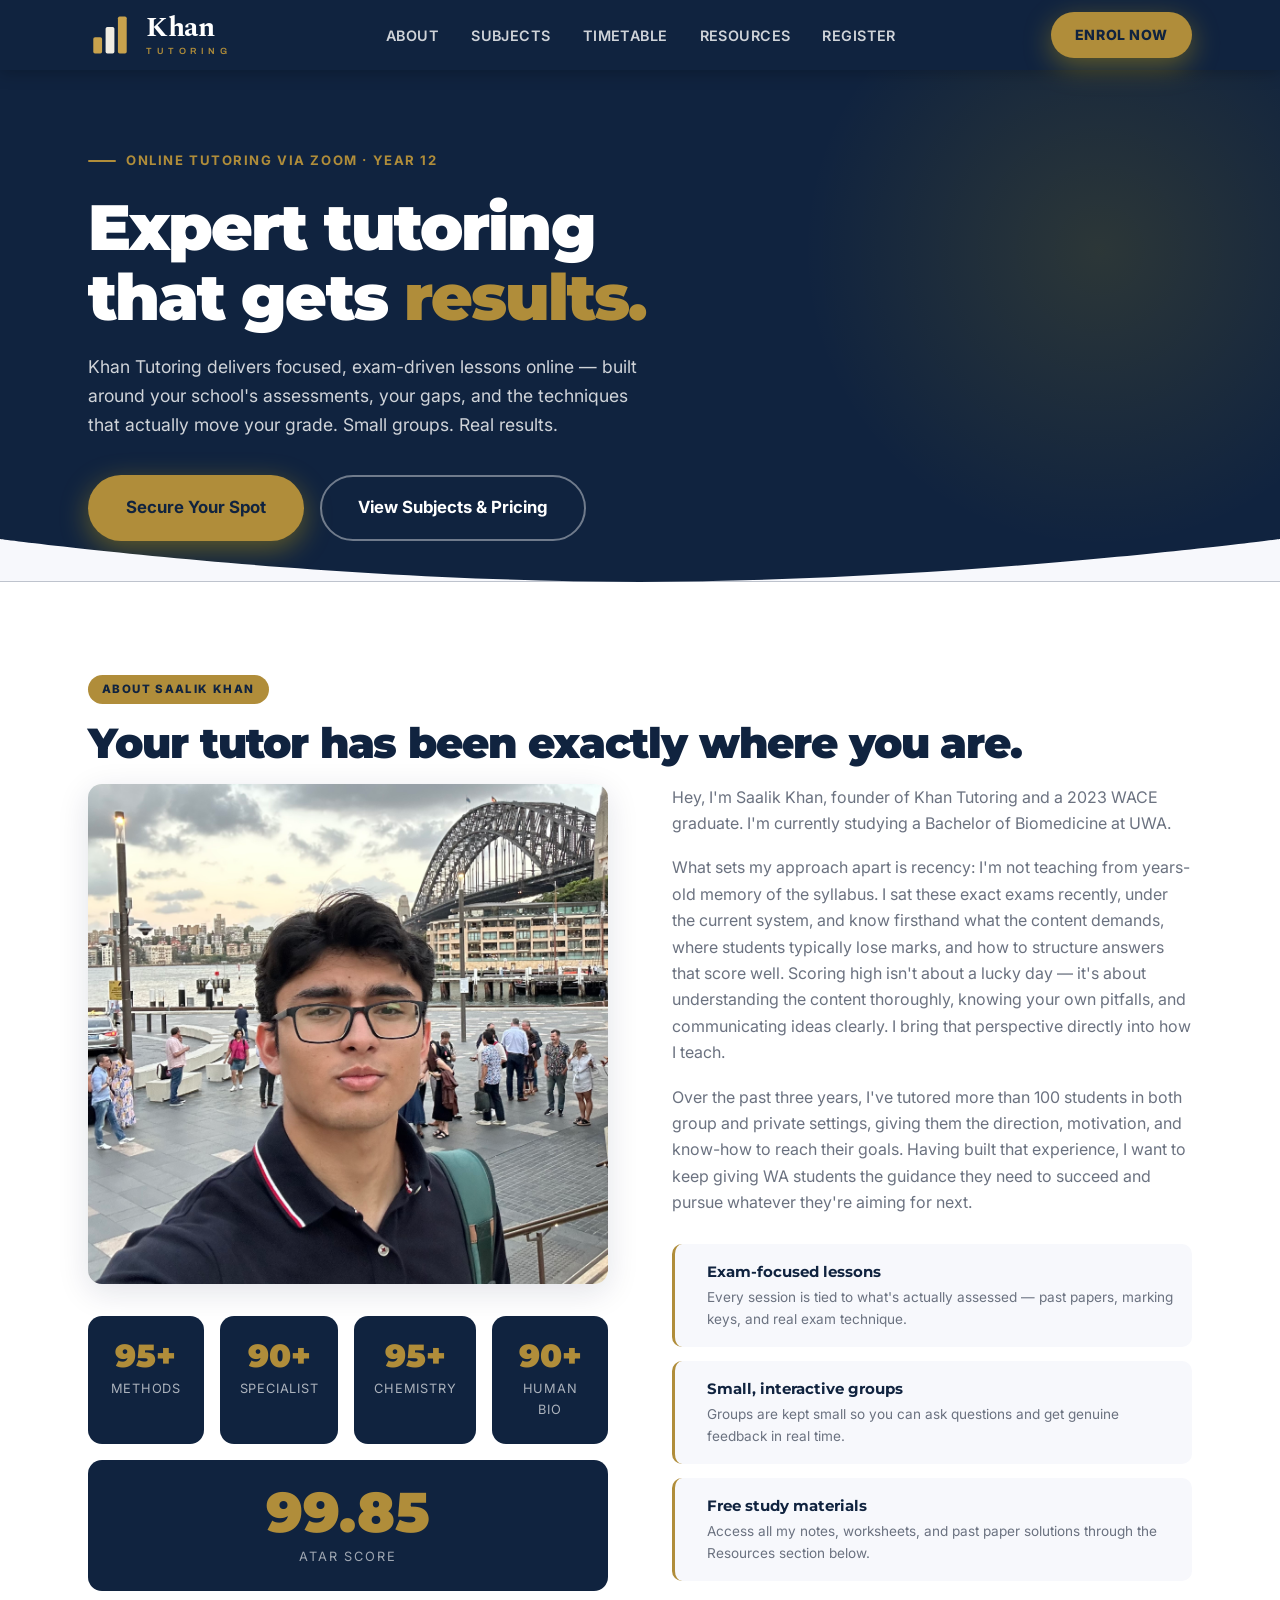
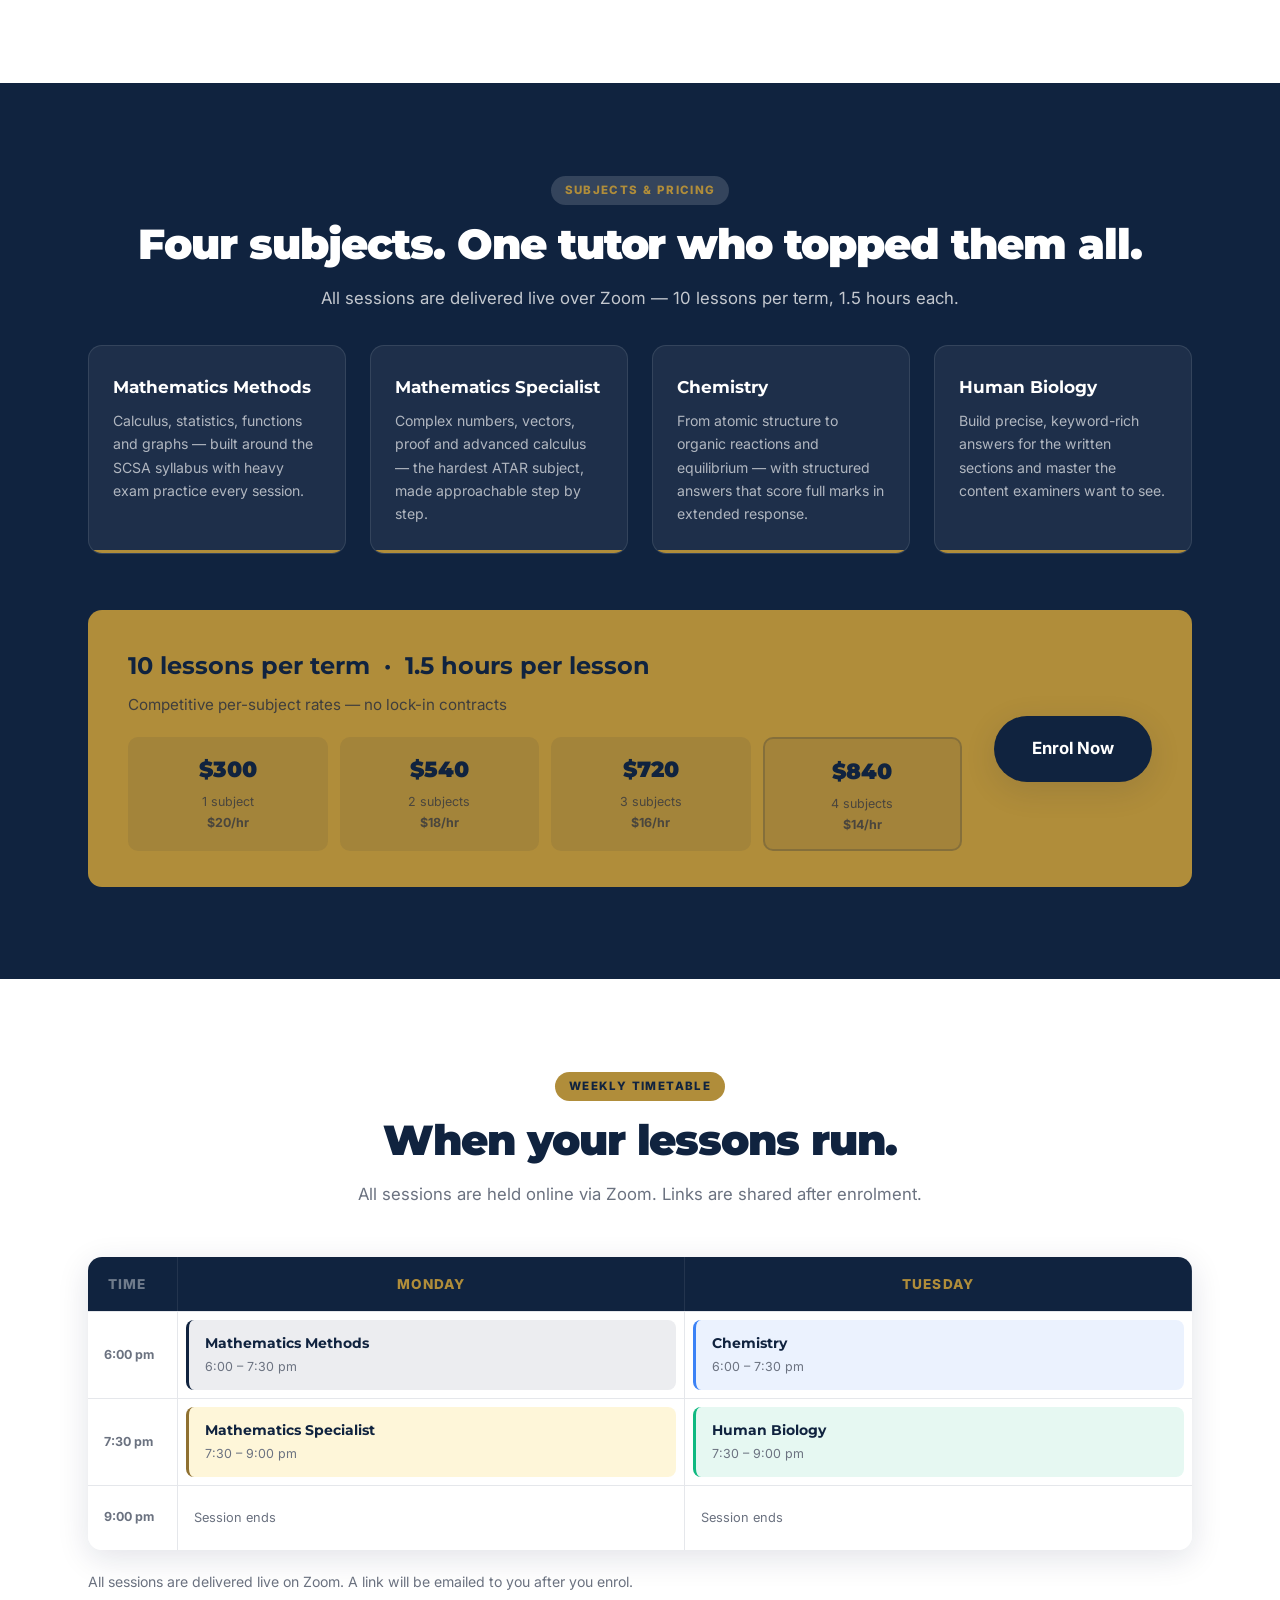
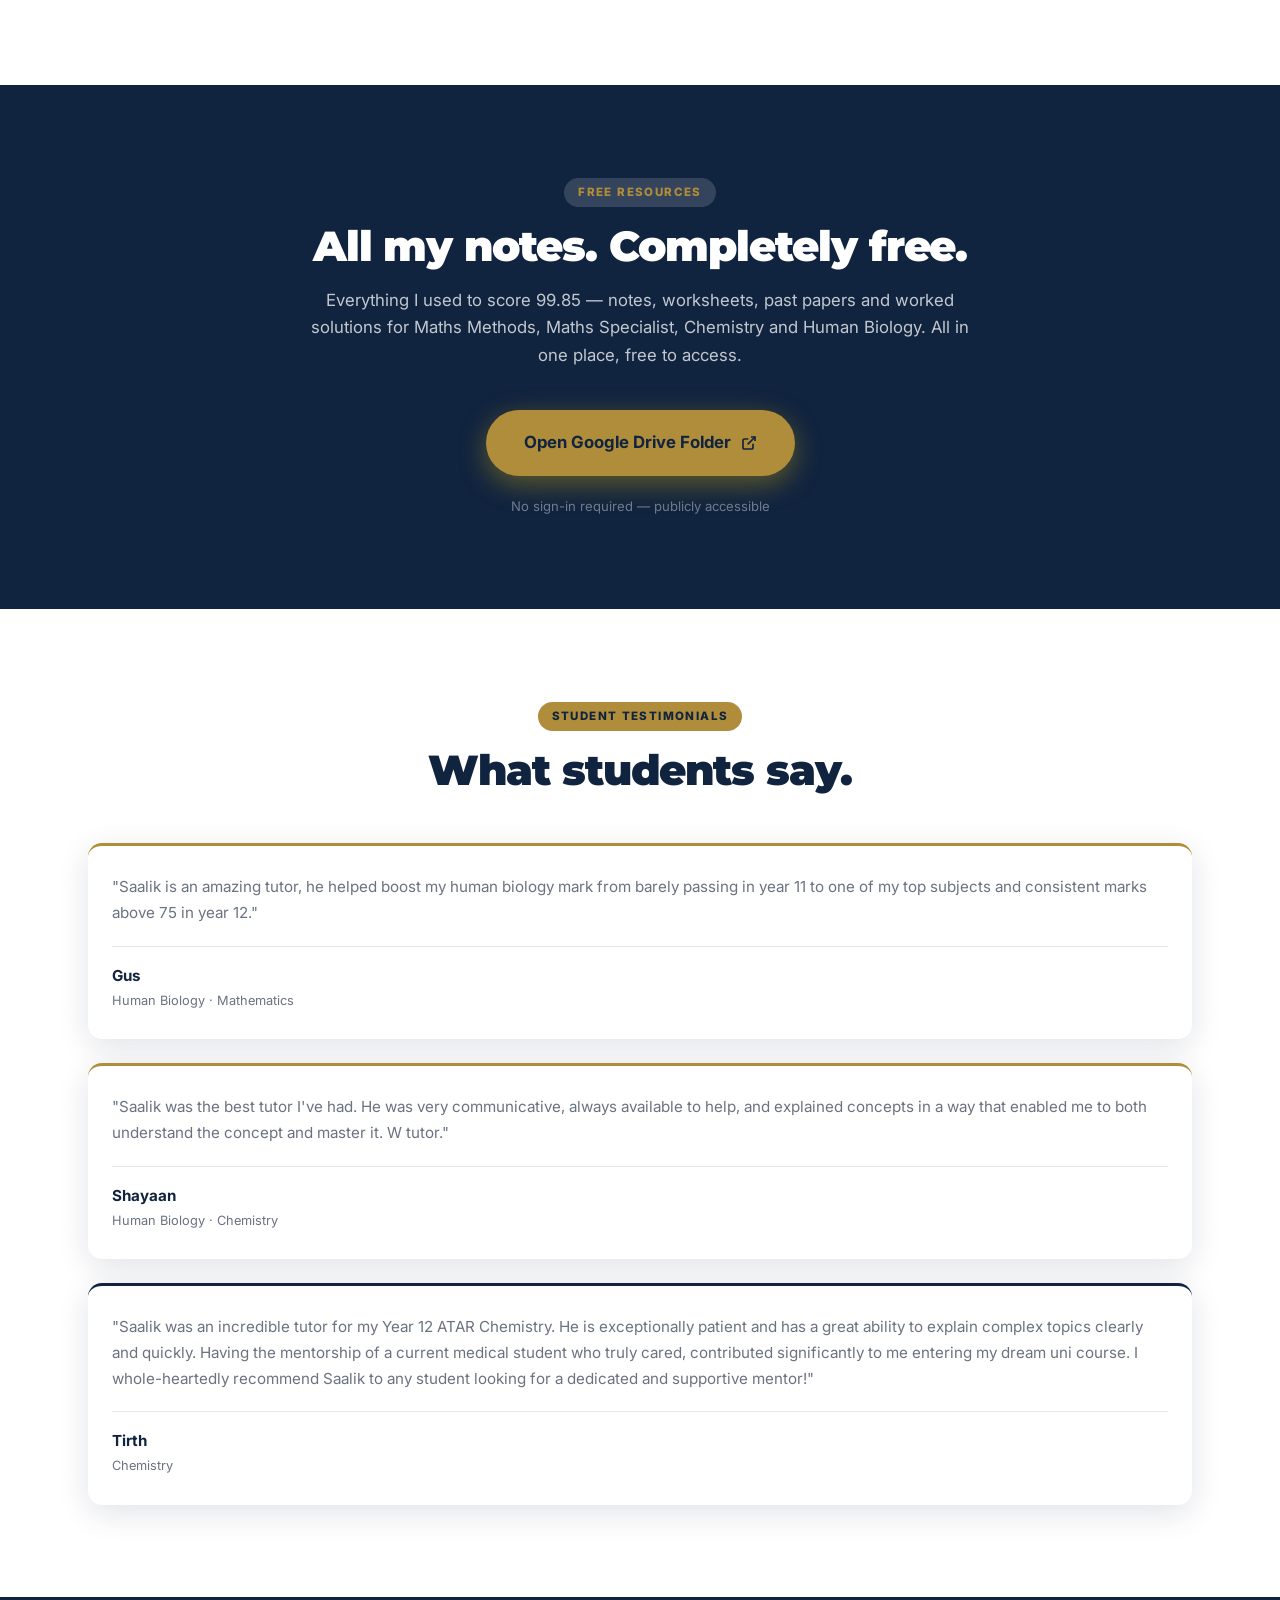
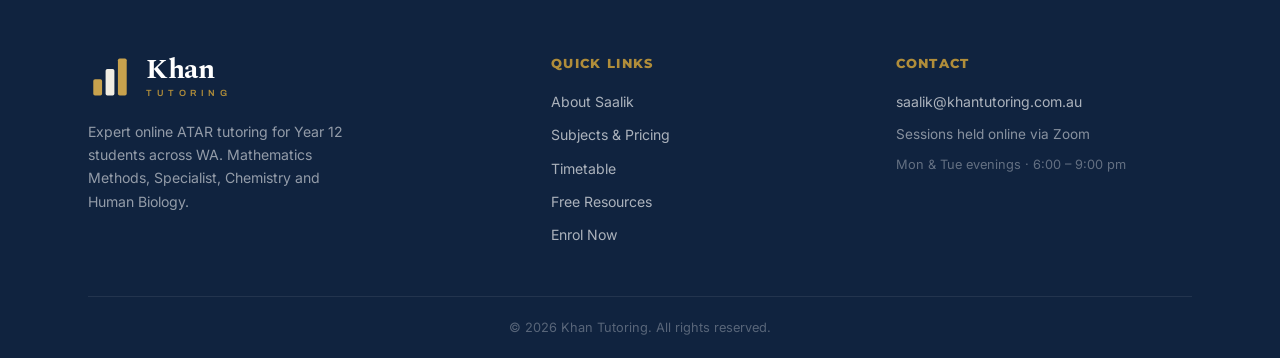
==== commit c11213d8: "Update testimonial subject tags" ====
--- a/index.html
+++ b/index.html
@@ -320,7 +320,7 @@
         <p class="testimonial-text">"Saalik is an amazing tutor, he helped boost my human biology mark from barely passing in year 11 to one of my top subjects and consistent marks above 75 in year 12."</p>
         <div class="testimonial-author">
           <strong>Gus</strong>
-          <span>Human Biology</span>
+          <span>Human Biology &middot; Mathematics</span>
         </div>
       </div>
 
@@ -328,7 +328,7 @@
         <p class="testimonial-text">"Saalik was the best tutor I've had. He was very communicative, always available to help, and explained concepts in a way that enabled me to both understand the concept and master it. W tutor."</p>
         <div class="testimonial-author">
           <strong>Shayaan</strong>
-          <span>Mathematics</span>
+          <span>Human Biology &middot; Chemistry</span>
         </div>
       </div>
 
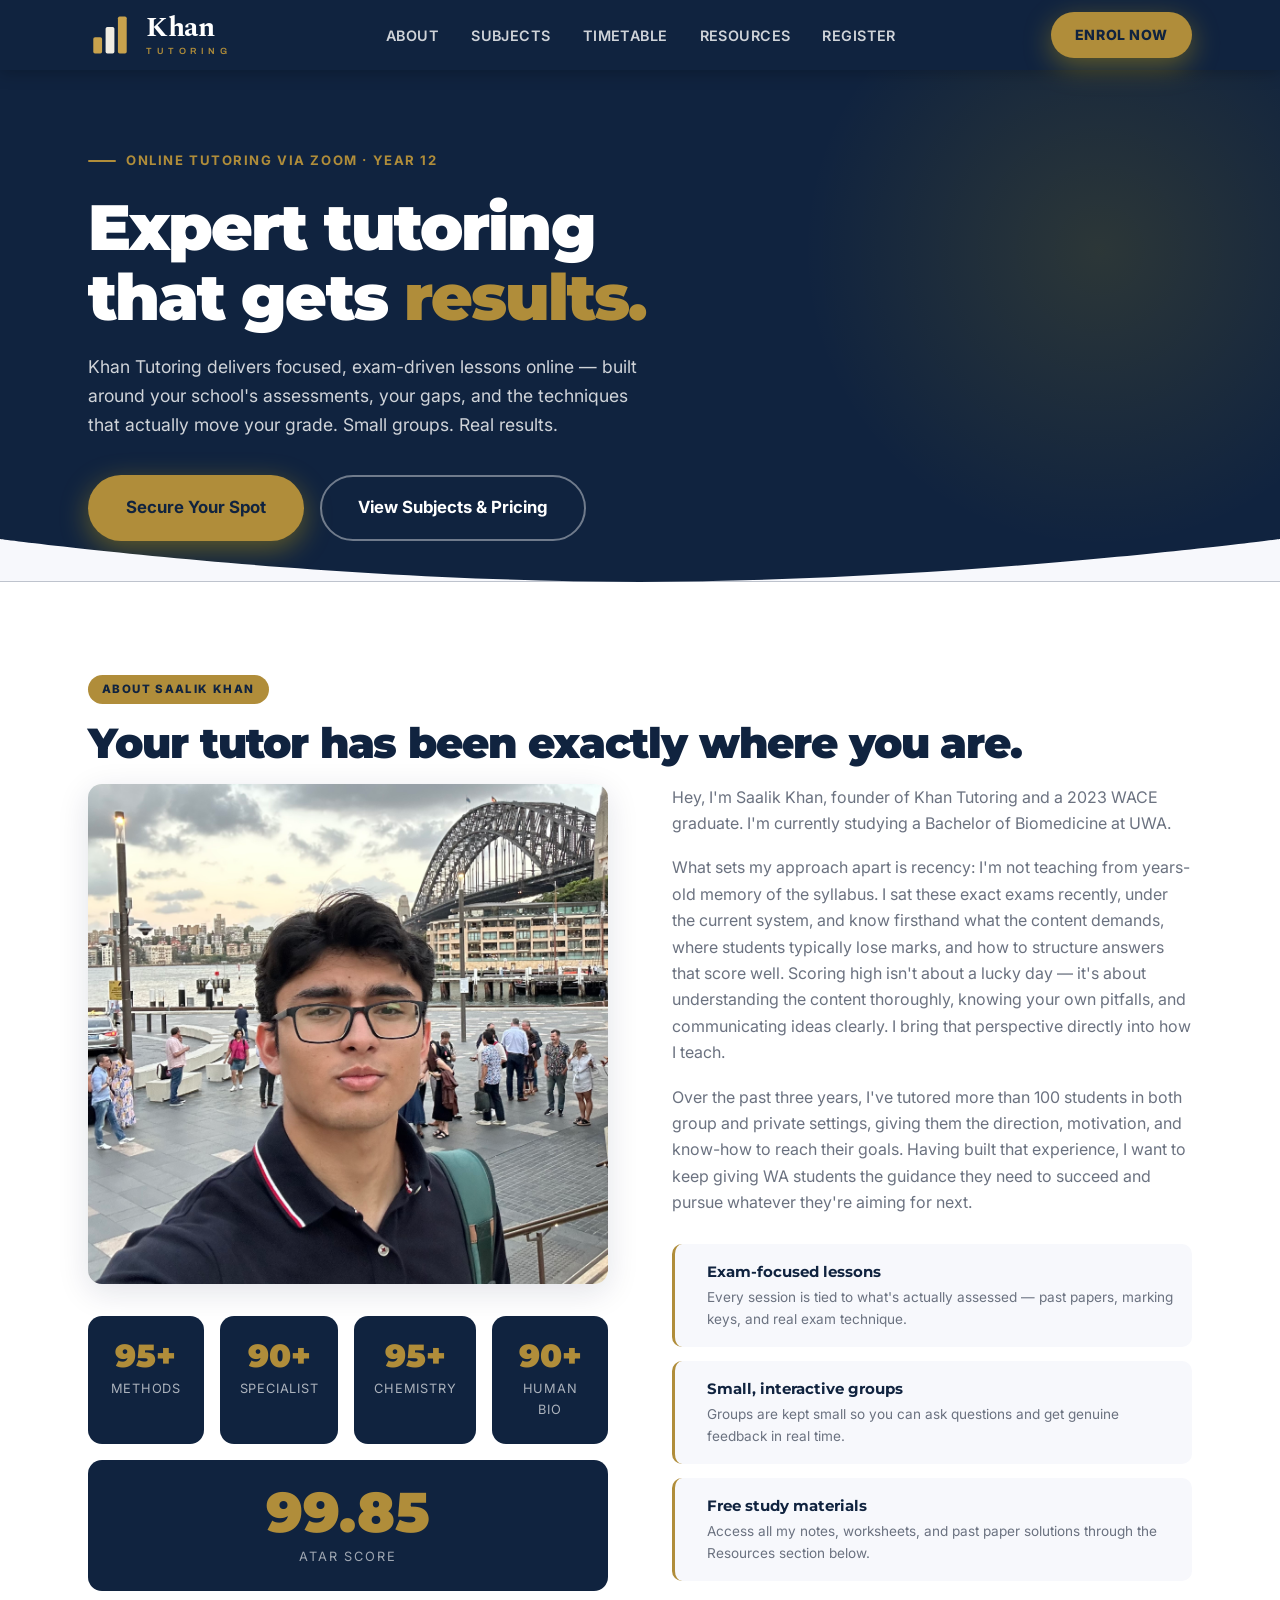
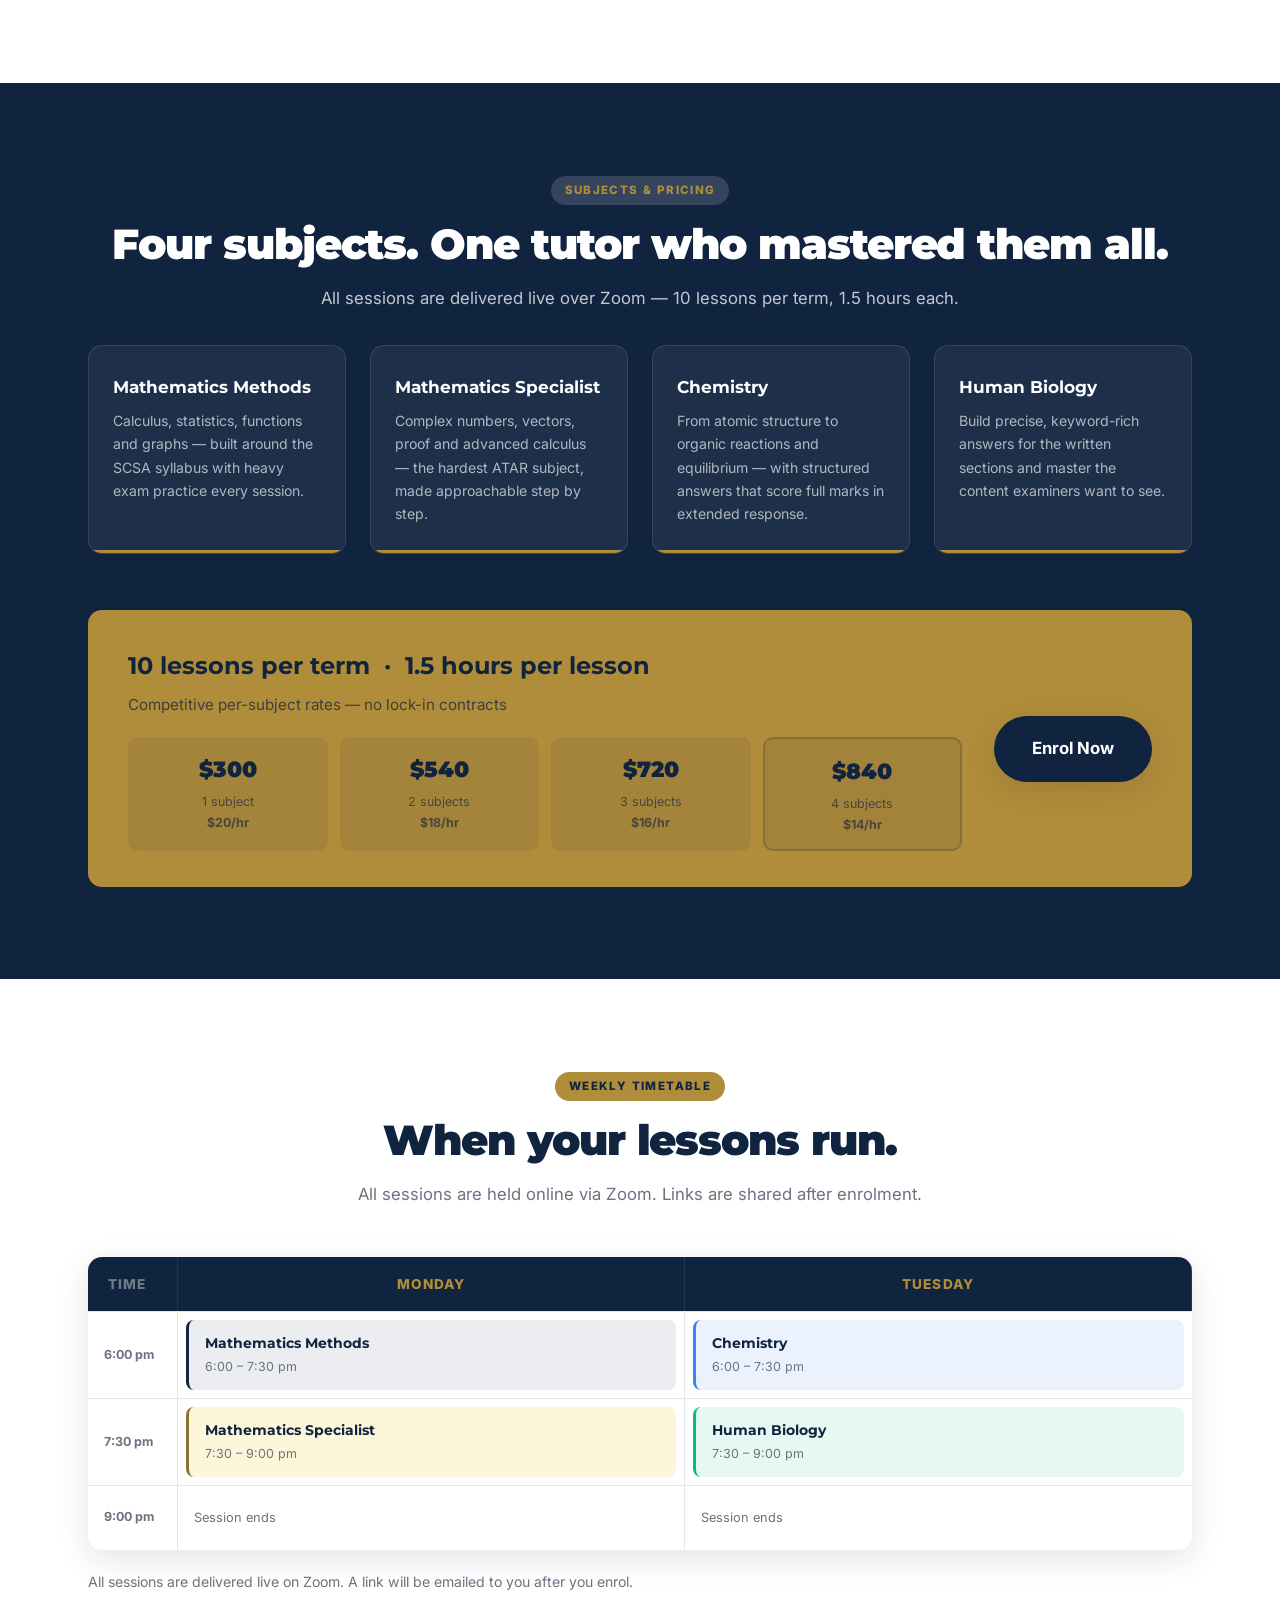
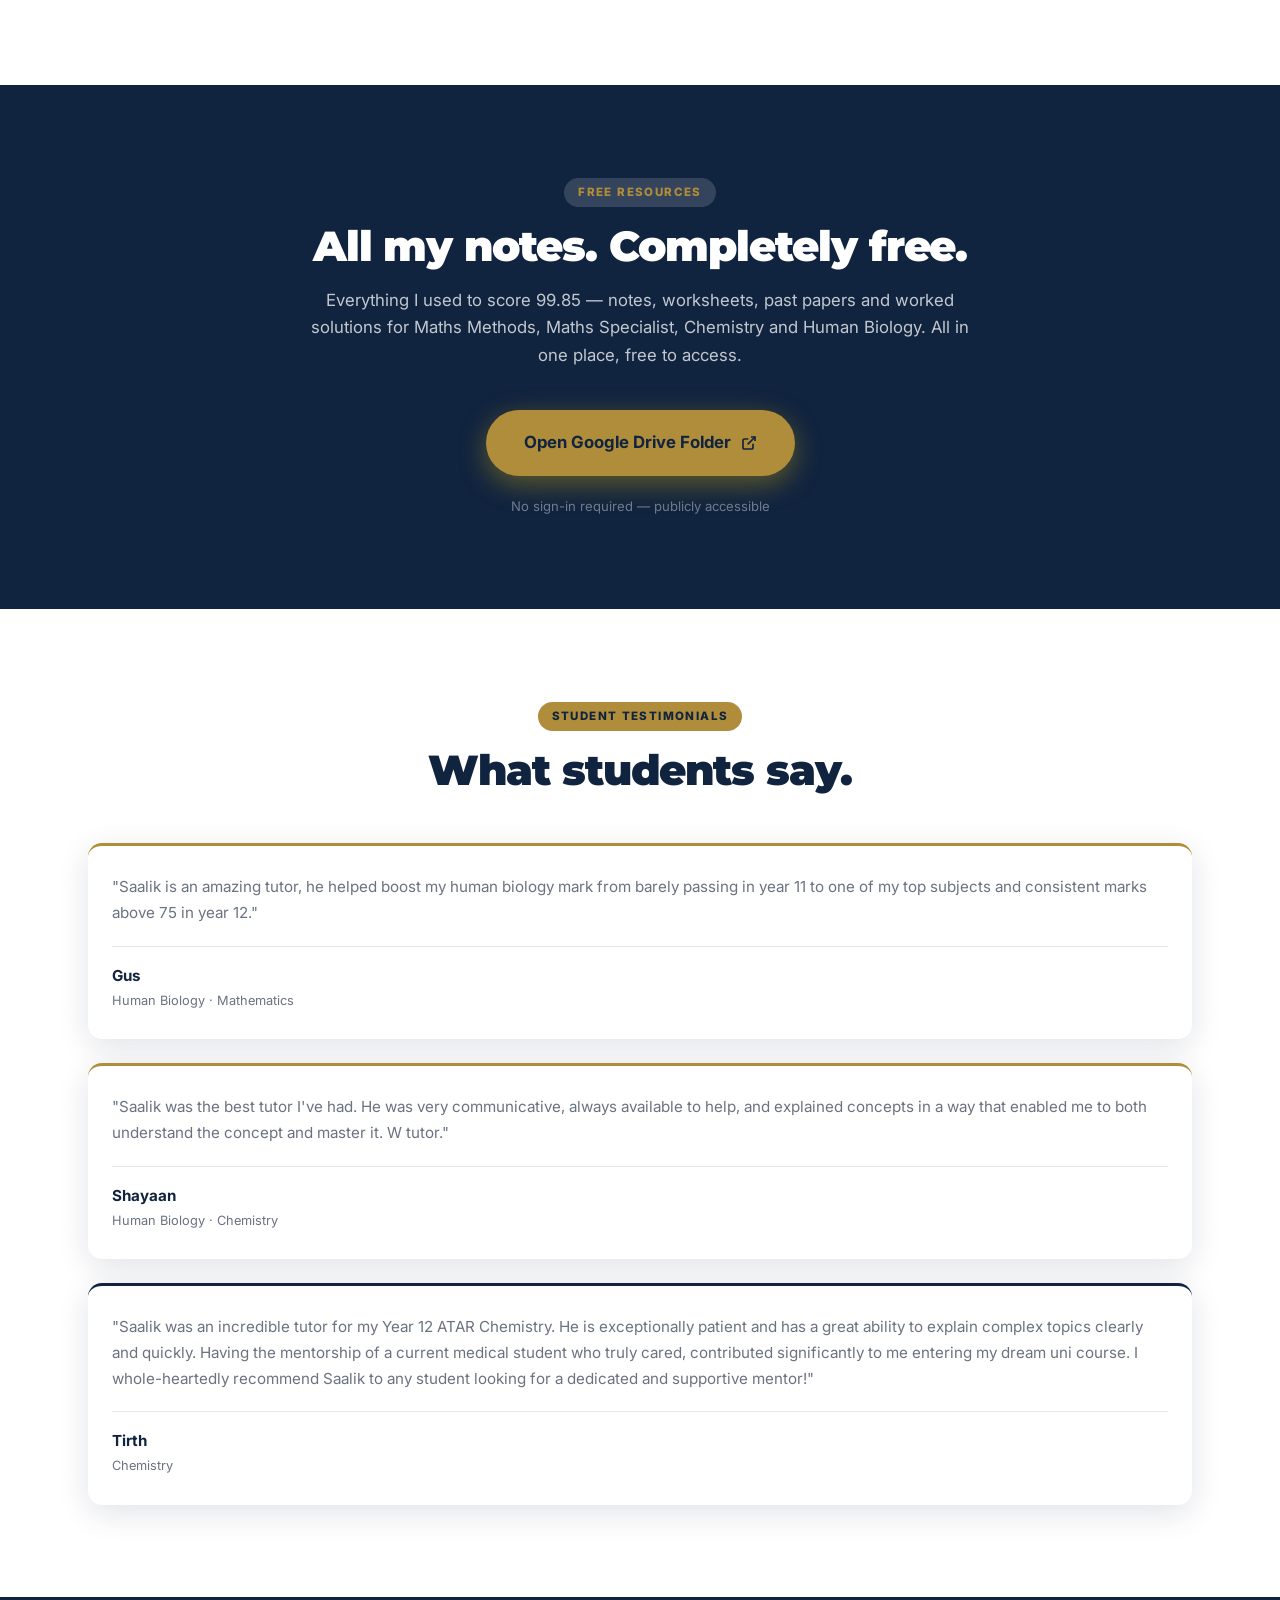
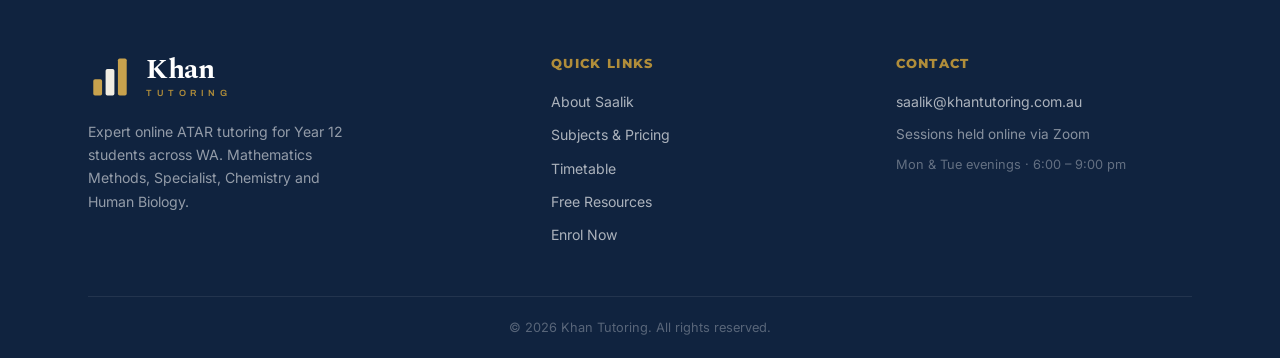
==== commit ef2b4ac3: "Change 'topped' to 'mastered' in subjects heading" ====
--- a/index.html
+++ b/index.html
@@ -162,7 +162,7 @@
   <div class="container">
     <div class="center">
       <div class="section-tag white-tag">Subjects &amp; Pricing</div>
-      <h2 class="section-heading" style="color:#fff">Four subjects. One tutor who topped them all.</h2>
+      <h2 class="section-heading" style="color:#fff">Four subjects. One tutor who mastered them all.</h2>
       <p class="sub sub-white" style="margin:0 auto 32px">
         All sessions are delivered live over Zoom — 10 lessons per term, 1.5 hours each.
       </p>
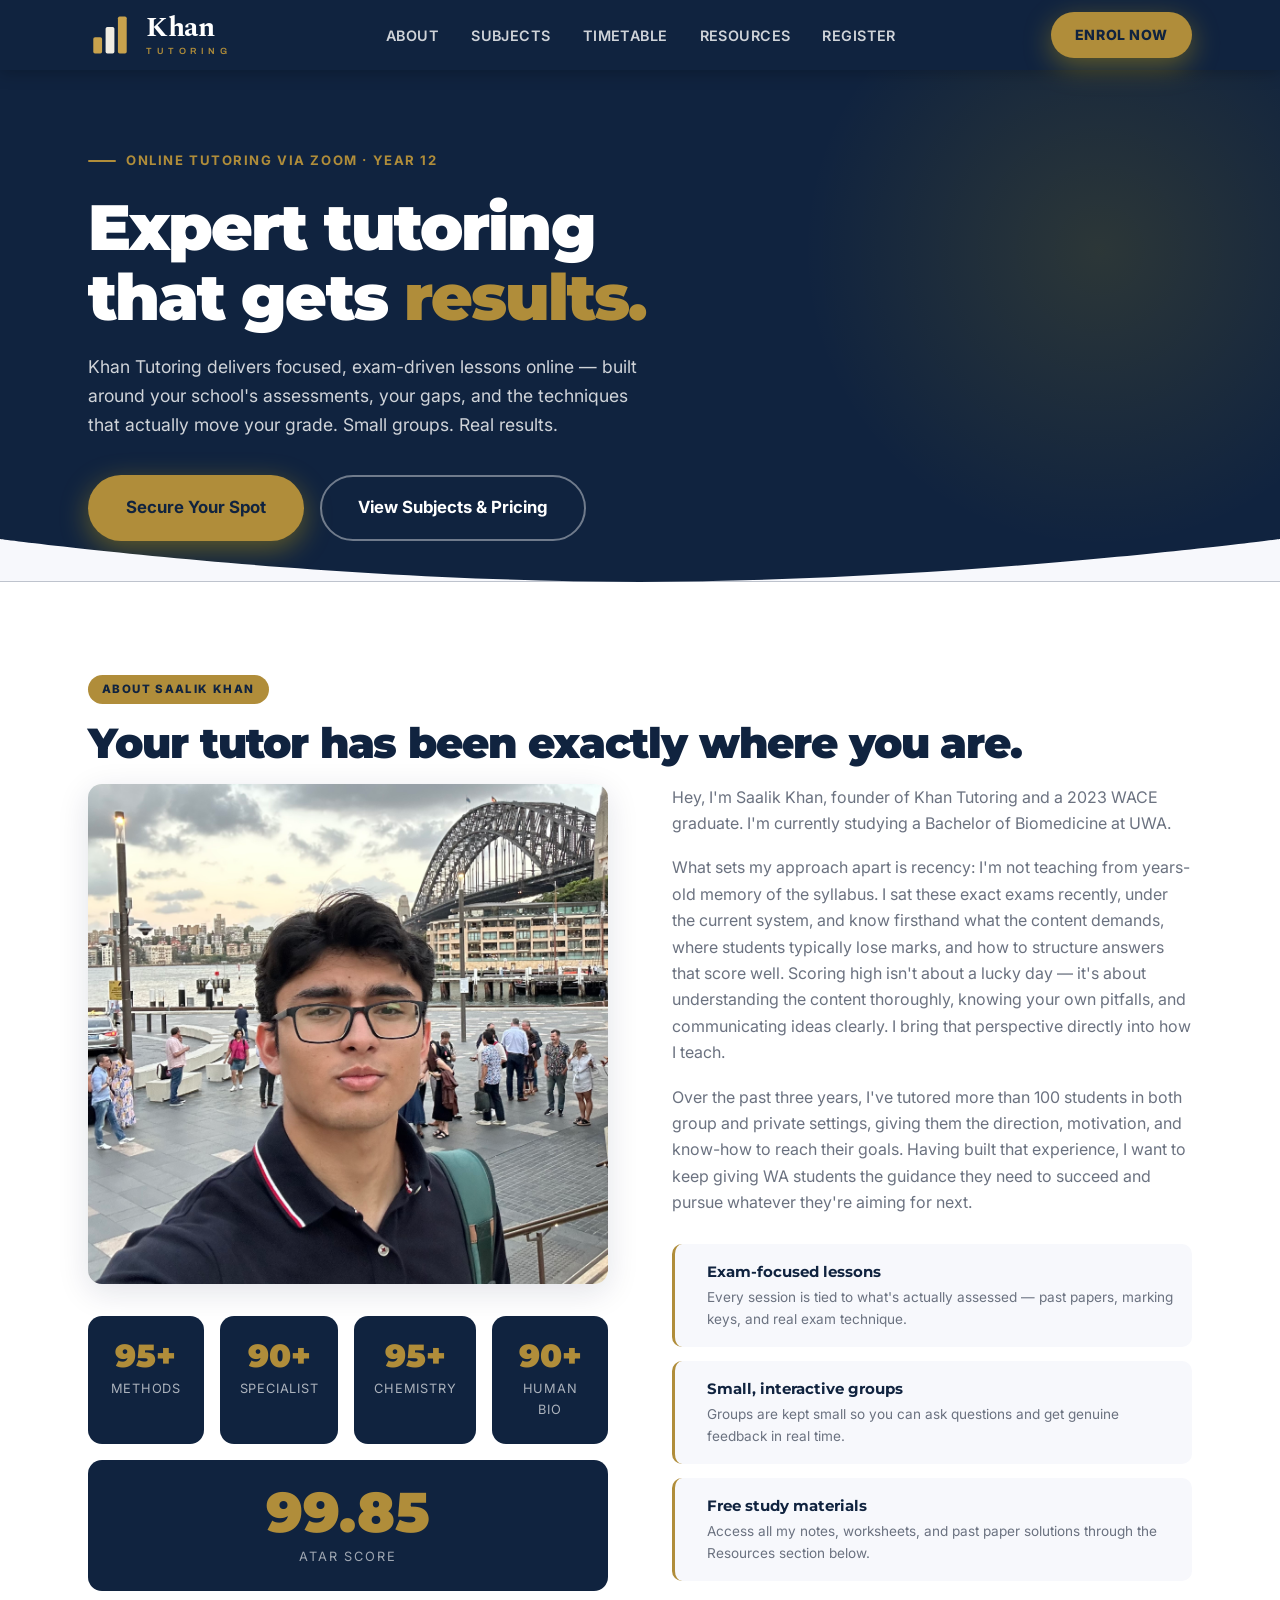
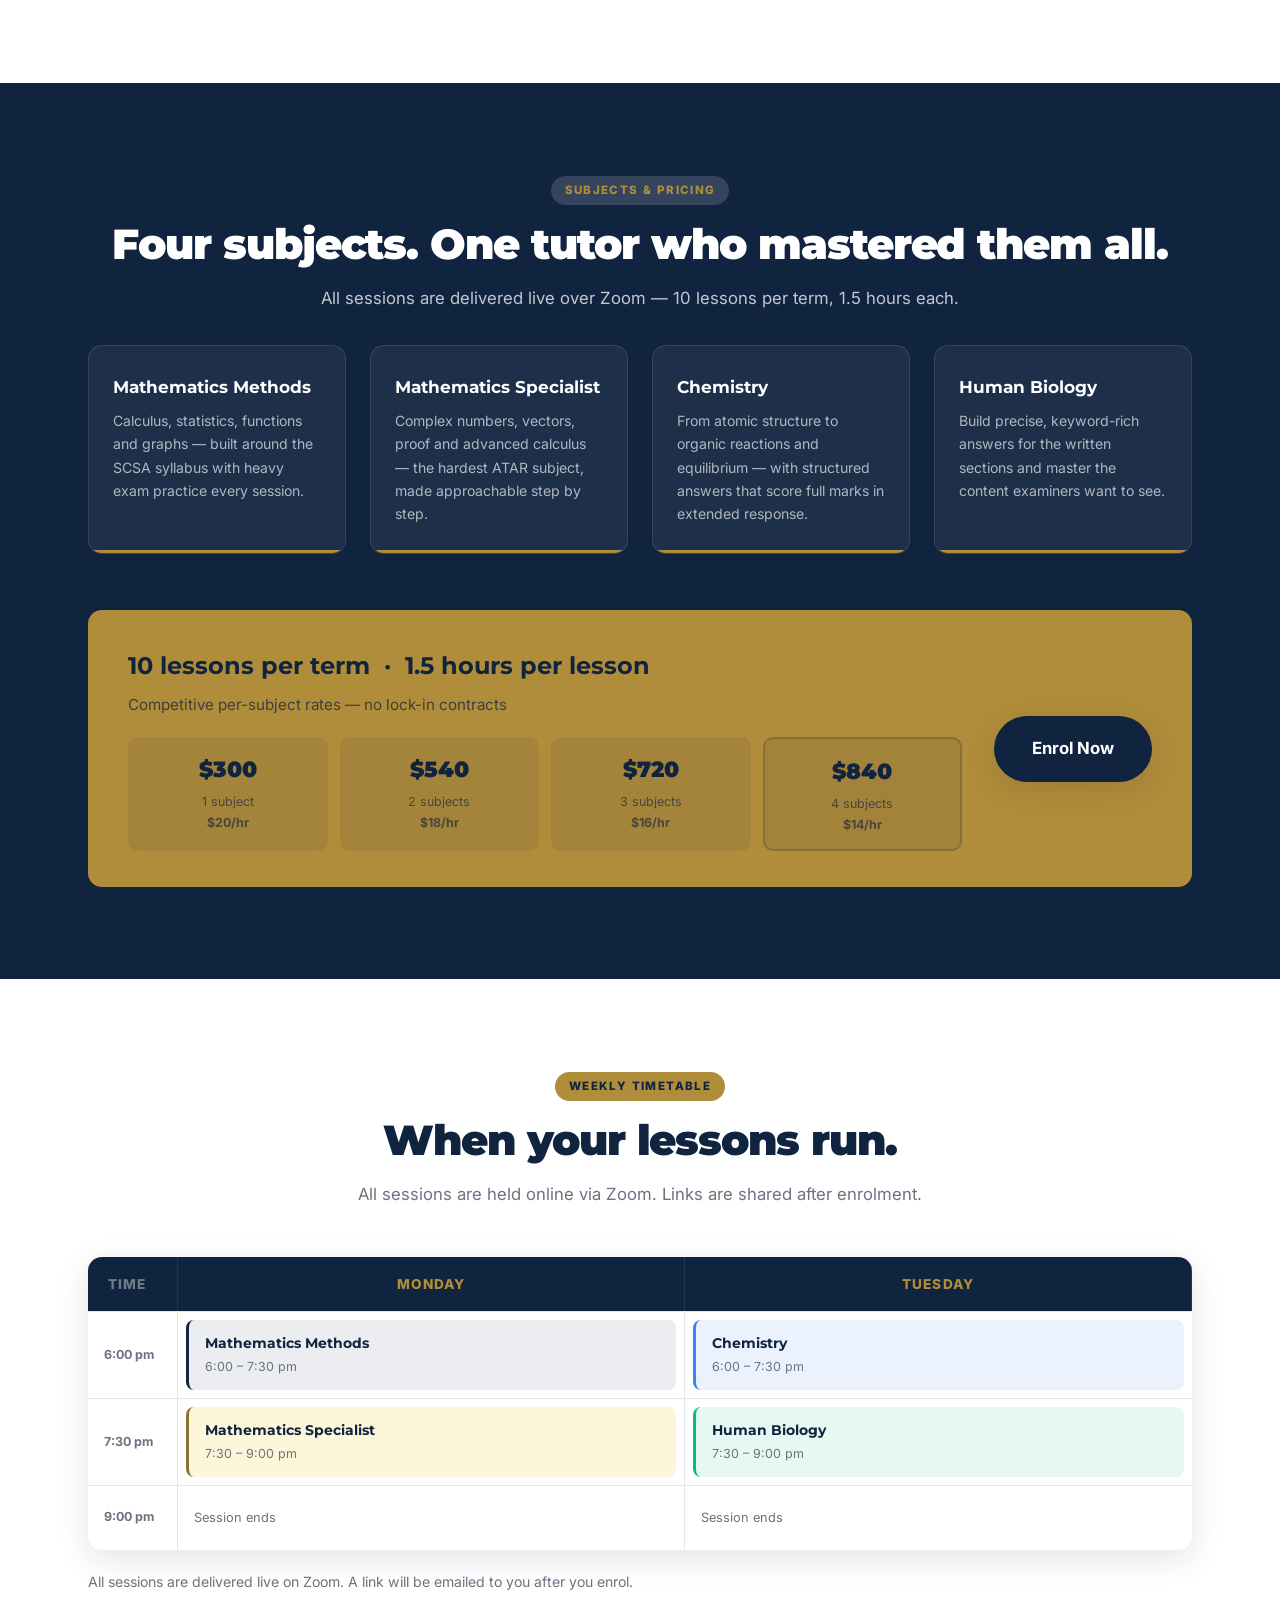
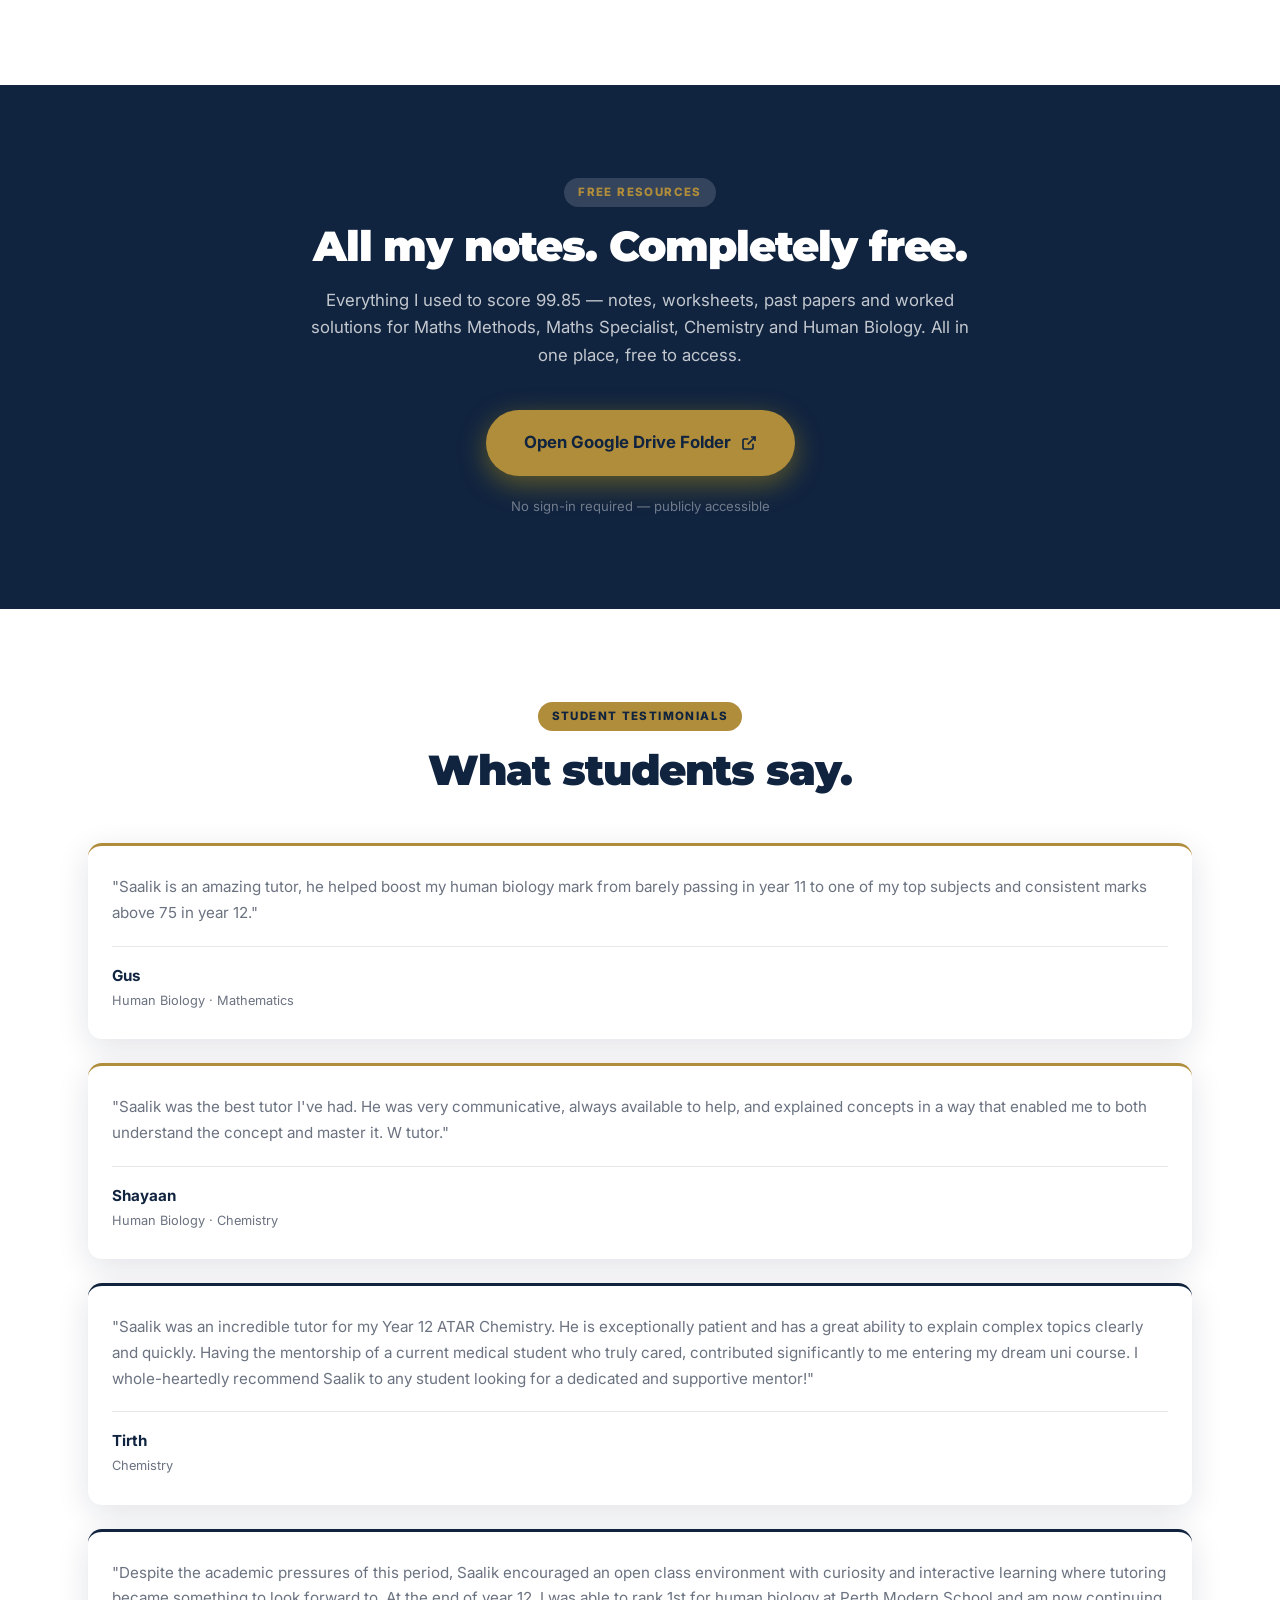
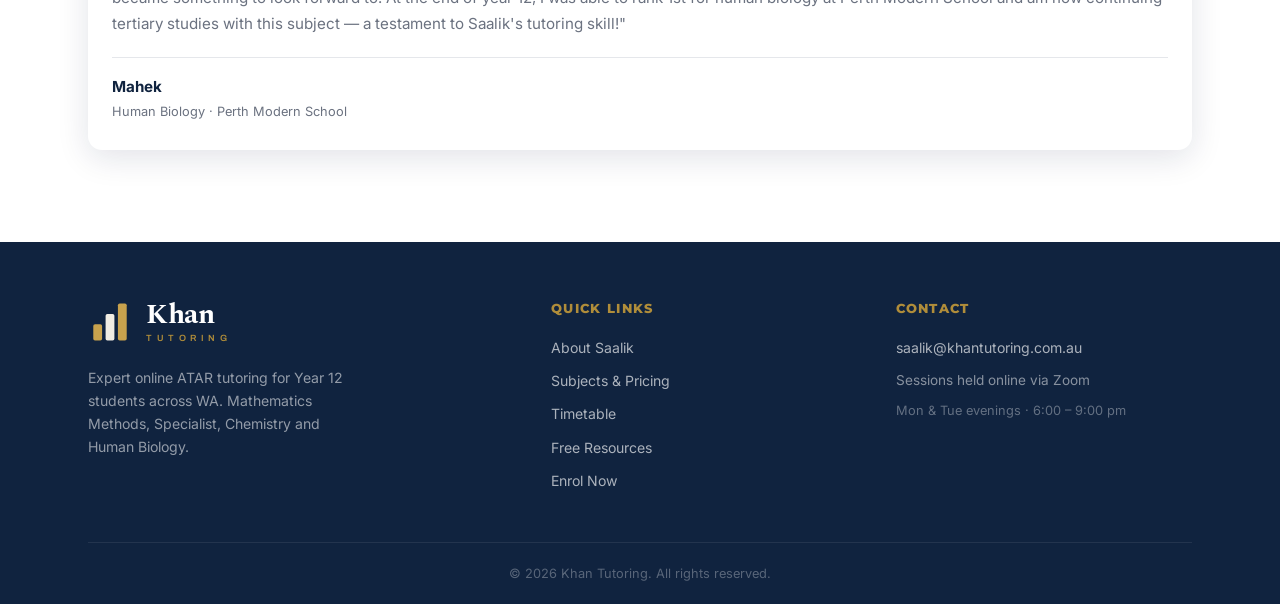
==== commit da4d99d4: "Add Mahek testimonial and address autocomplete" ====
--- a/index.html
+++ b/index.html
@@ -4,6 +4,7 @@
 <meta charset="UTF-8">
 <meta name="viewport" content="width=device-width, initial-scale=1.0">
 <title>Khan Tutoring | Year 12 Online Tutoring</title>
+<meta name="google-site-verification" content="Lnb1yaQIKqgb-BRrf-mIcwL4MIRLVnjCO5UGUSJY6rM" />
 <meta name="description" content="Year 12 online tutoring in Mathematics Methods, Mathematics Specialist, Chemistry and Human Biology. Small groups. Real results.">
 <link rel="icon" href="favicon.svg" type="image/svg+xml">
 <link rel="stylesheet" href="styles.css">
@@ -340,6 +341,14 @@
         </div>
       </div>
 
+      <div class="testimonial-card testimonial-card--featured">
+        <p class="testimonial-text">"Despite the academic pressures of this period, Saalik encouraged an open class environment with curiosity and interactive learning where tutoring became something to look forward to. At the end of year 12, I was able to rank 1st for human biology at Perth Modern School and am now continuing tertiary studies with this subject — a testament to Saalik's tutoring skill!"</p>
+        <div class="testimonial-author">
+          <strong>Mahek</strong>
+          <span>Human Biology &middot; Perth Modern School</span>
+        </div>
+      </div>
+
     </div>
   </div>
 </section>
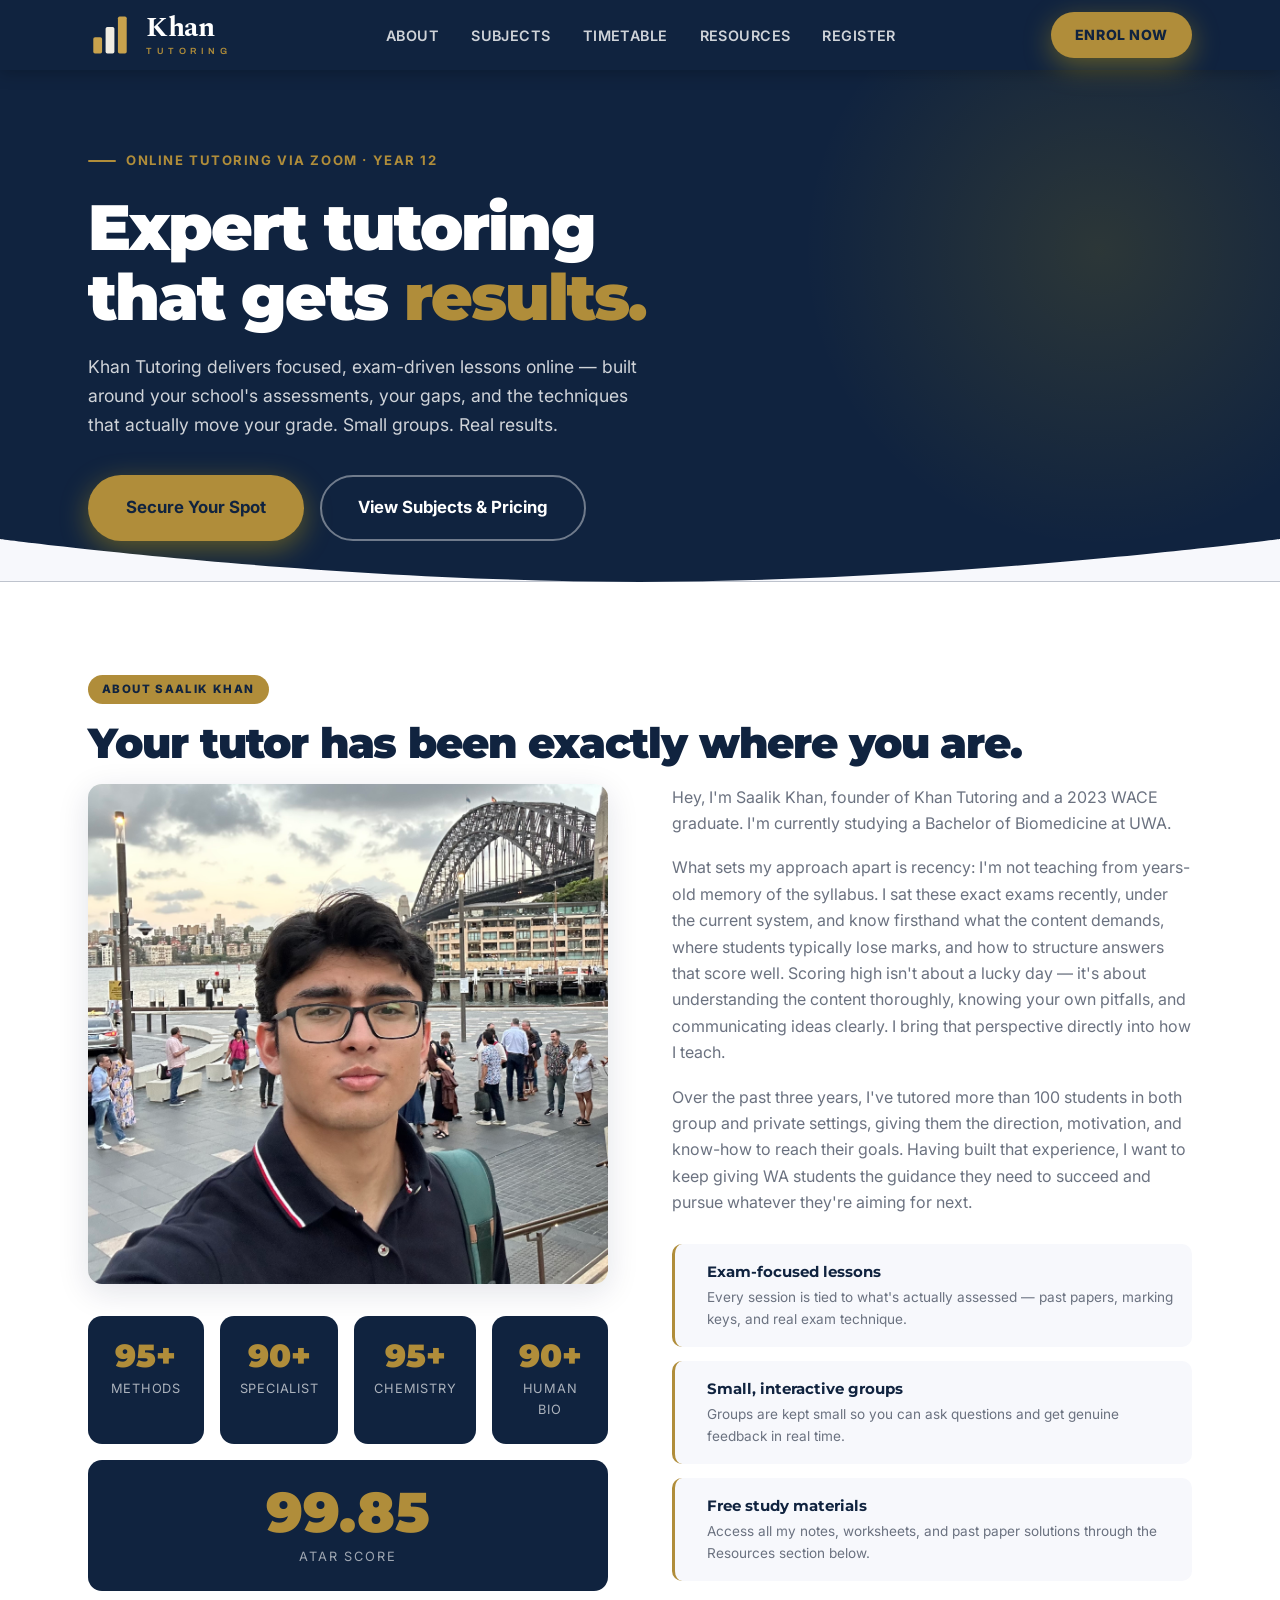
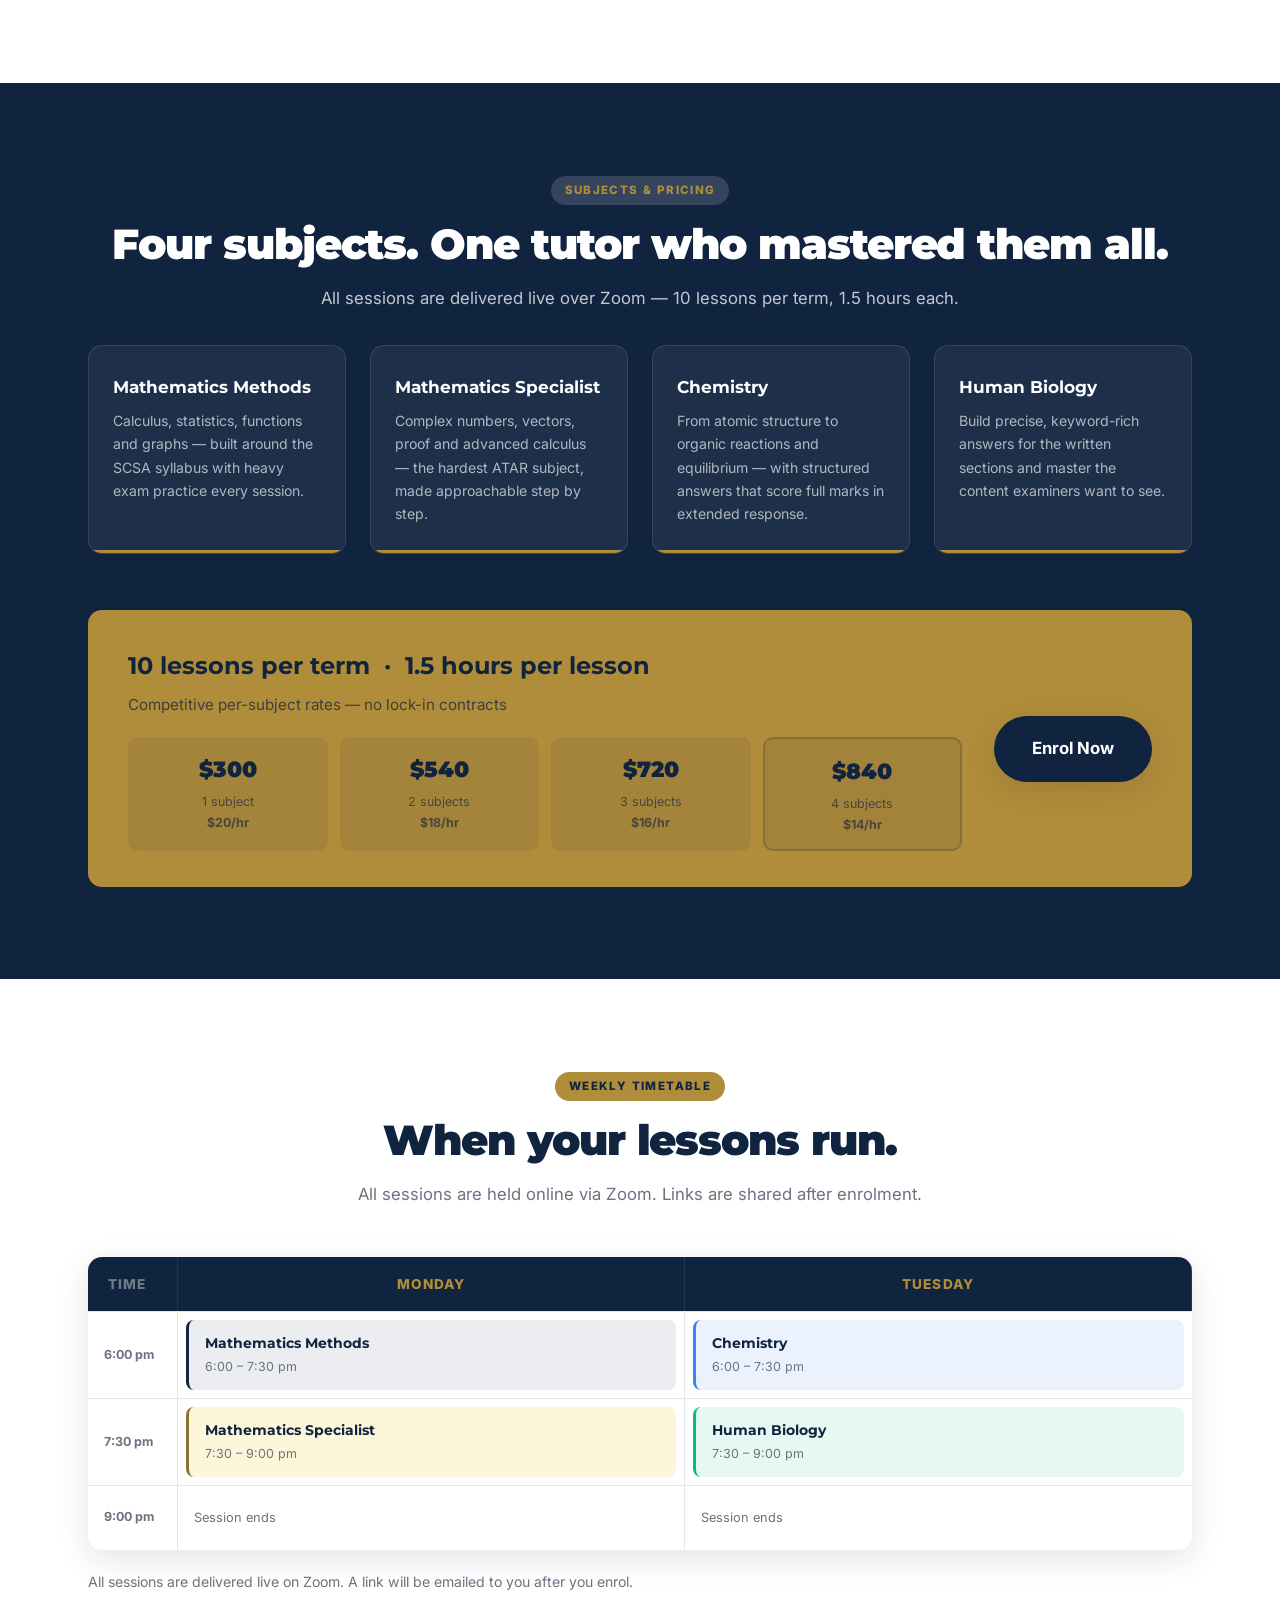
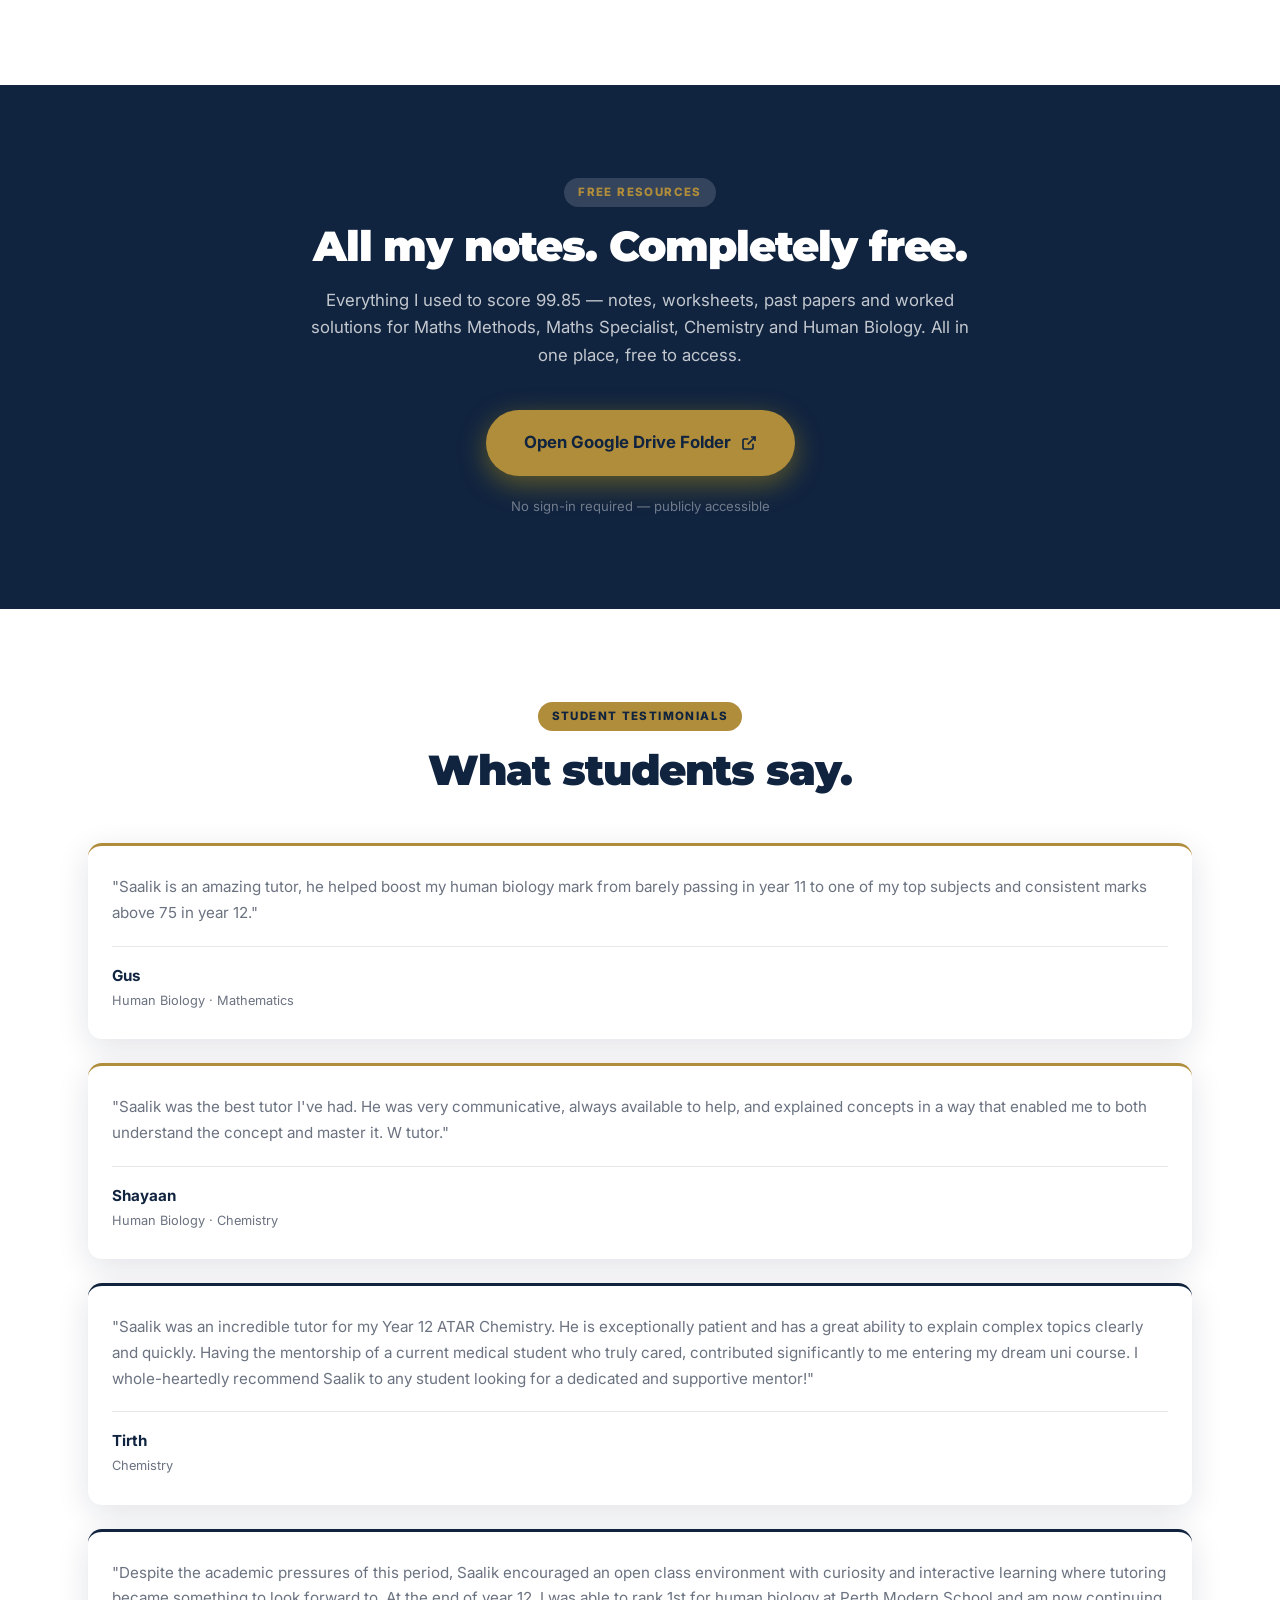
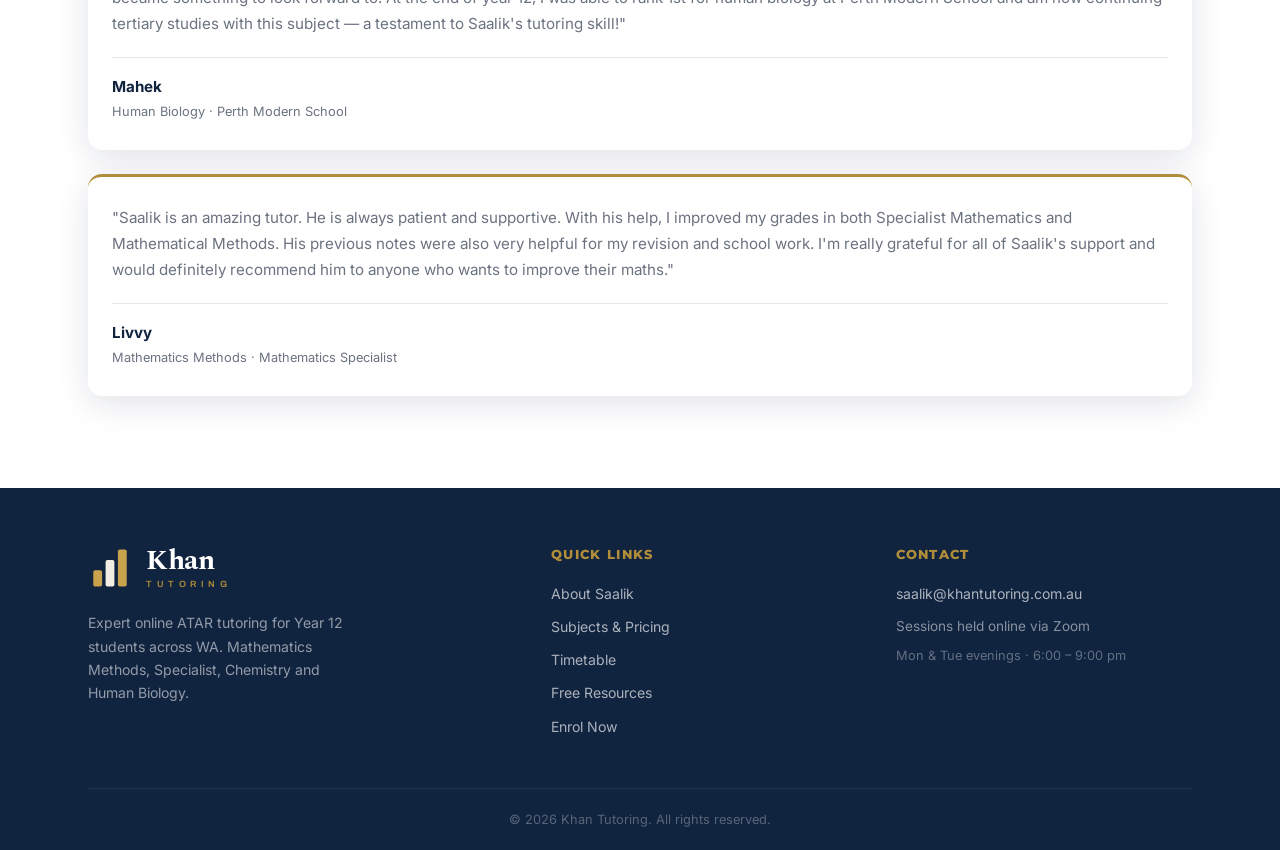
==== commit bee168df: "Add Livvy testimonial" ====
--- a/index.html
+++ b/index.html
@@ -349,6 +349,14 @@
         </div>
       </div>
 
+      <div class="testimonial-card">
+        <p class="testimonial-text">"Saalik is an amazing tutor. He is always patient and supportive. With his help, I improved my grades in both Specialist Mathematics and Mathematical Methods. His previous notes were also very helpful for my revision and school work. I'm really grateful for all of Saalik's support and would definitely recommend him to anyone who wants to improve their maths."</p>
+        <div class="testimonial-author">
+          <strong>Livvy</strong>
+          <span>Mathematics Methods &middot; Mathematics Specialist</span>
+        </div>
+      </div>
+
     </div>
   </div>
 </section>
